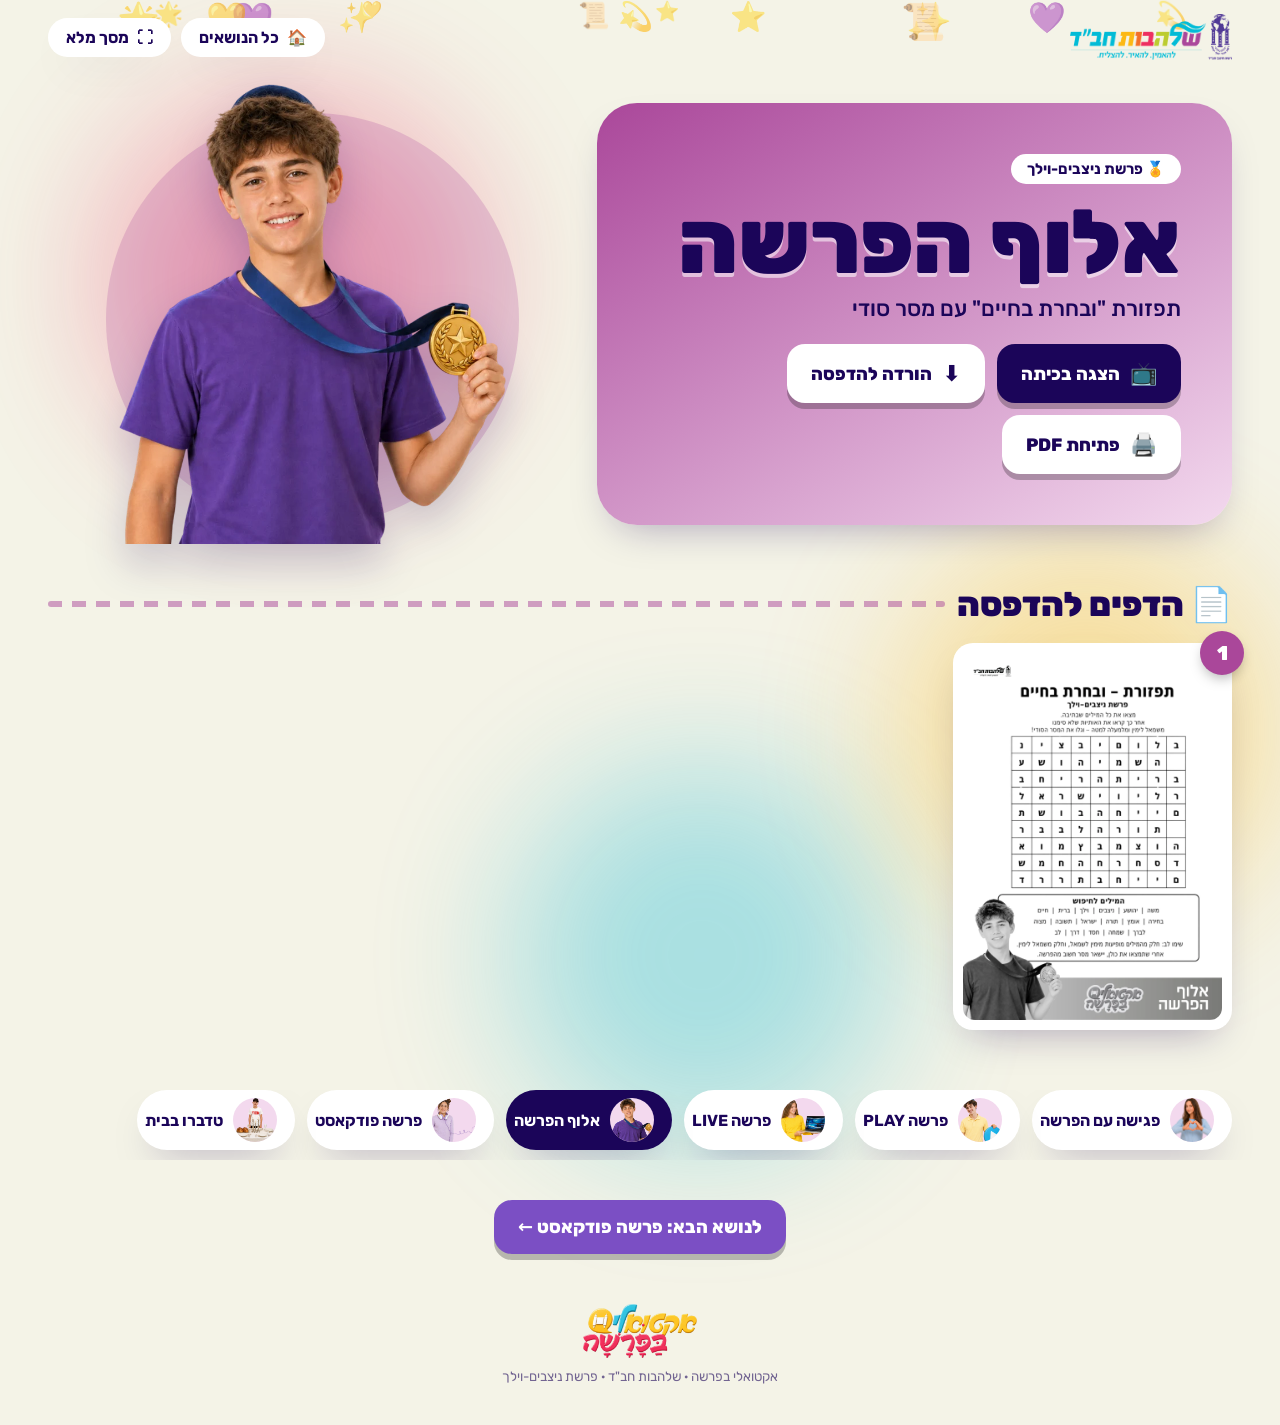
==== aluf.html @ 3420869c "אתר אקטואלי בפרשה — ניצבים-וילך Co-Authored-By: Claude Opus 5.5 <noreply@anthropic.com>" ====
<!doctype html>
<html lang="he" dir="rtl">
<head>
<meta charset="utf-8">
<meta name="viewport" content="width=device-width, initial-scale=1">
<title>אלוף הפרשה · אקטואלי בפרשה</title>
<meta name="description" content="אקטואלי בפרשה — חומרי פרשת השבוע של שלהבות חב&quot;ד: הצגה בכיתה והורדה להדפסה">
<meta property="og:title" content="אלוף הפרשה · אקטואלי בפרשה">
<meta property="og:image" content="assets/m/hub.webp">
<link rel="icon" href="assets/img/logo.webp">
<link rel="preconnect" href="https://fonts.googleapis.com">
<link rel="preconnect" href="https://fonts.gstatic.com" crossorigin>
<link href="https://fonts.googleapis.com/css2?family=Rubik:wght@400;500;700;800;900&display=swap" rel="stylesheet">
<link rel="stylesheet" href="assets/style.css">
</head>
<body data-topic="aluf">
<script src="assets/data.js"></script>
<script src="assets/app.js"></script>
</body>
</html>
---- assets/style.css ----
:root {
  --cream: #f4f3e7;
  --navy: #1b0559;
  --pink: #ee2f62;
  --yellow: #fdb916;
  --cyan: #1dbcd7;
  --purple: #aa479a;
  --white: #fff;
  --c: var(--pink);
  --soft: #fcd7e1;
  --radius: 28px;
  --shadow: 0 18px 40px -18px rgba(27, 5, 89, .35);
  --font: "Rubik", "Varela Round", system-ui, sans-serif;
}

* { box-sizing: border-box; }
html { scroll-behavior: smooth; overflow-x: clip; }
body {
  margin: 0;
  font-family: var(--font);
  color: var(--navy);
  background: var(--cream);
  overflow-x: clip;
  min-height: 100vh;
}
img { max-width: 100%; display: block; }
a { color: inherit; text-decoration: none; }
button { font: inherit; cursor: pointer; }

/* ---------- רקע חי ---------- */
.bg-deco { position: fixed; inset: 0; pointer-events: none; z-index: 0; overflow: hidden; }
.bg-deco span {
  position: absolute; opacity: .55; font-size: 28px;
  animation: drift 18s linear infinite;
}
@keyframes drift {
  0% { transform: translateY(110vh) rotate(0deg); }
  100% { transform: translateY(-20vh) rotate(360deg); }
}
.blob {
  position: fixed; border-radius: 50%; filter: blur(70px); opacity: .35; z-index: 0; pointer-events: none;
  animation: blobMove 16s ease-in-out infinite alternate;
}
@keyframes blobMove { to { transform: translate(60px, -40px) scale(1.15); } }

main, header, footer { position: relative; z-index: 1; }

/* ---------- סרגל עליון ---------- */
.topbar {
  display: flex; align-items: center; justify-content: space-between; gap: 12px;
  padding: 14px clamp(16px, 4vw, 48px);
}
.topbar .brand { height: 46px; width: auto; }
.topbar .actions { display: flex; gap: 10px; align-items: center; }
.pill {
  display: inline-flex; align-items: center; gap: 8px;
  background: var(--white); border: 0; border-radius: 999px; padding: 10px 18px;
  font-weight: 700; color: var(--navy); box-shadow: var(--shadow);
  transition: transform .2s, box-shadow .2s;
}
.pill:hover { transform: translateY(-2px) scale(1.03); }

/* ---------- עמוד הבית ---------- */
.hero {
  text-align: center; padding: 10px 16px 0;
}
.hero .logo {
  width: min(560px, 86vw); margin: 0 auto; cursor: pointer;
  animation: logoIn 1.1s cubic-bezier(.2, 1.6, .4, 1) both, bob 4s ease-in-out 1.2s infinite;
  filter: drop-shadow(0 14px 18px rgba(27, 5, 89, .18));
}
@keyframes logoIn { from { transform: scale(.3) rotate(-12deg); opacity: 0; } }
@keyframes bob { 50% { transform: translateY(-10px) rotate(-1deg); } }

.parasha-chip {
  display: inline-flex; align-items: center; gap: 10px; margin-top: 8px;
  background: var(--navy); color: #fff; border-radius: 999px; padding: 10px 26px;
  font-size: clamp(20px, 3vw, 28px); font-weight: 800; letter-spacing: .5px;
  box-shadow: 0 10px 0 -2px var(--yellow);
  animation: pop .7s .5s cubic-bezier(.2, 1.6, .4, 1) both;
}
.parasha-chip small { font-weight: 500; opacity: .75; font-size: .65em; }
@keyframes pop { from { transform: scale(0); } }
.hero p.lead { font-size: clamp(16px, 2vw, 20px); margin: 22px auto 0; max-width: 620px; opacity: .85; }

.grid {
  display: grid; gap: clamp(14px, 2vw, 24px);
  grid-template-columns: repeat(3, 1fr);
  padding: clamp(24px, 4vw, 48px) clamp(16px, 4vw, 48px) 60px;
  max-width: 1280px; margin: 0 auto;
}
.card {
  --c: var(--pink);
  position: relative; min-height: 300px; border-radius: var(--radius);
  background: linear-gradient(150deg, var(--c), var(--soft));
  box-shadow: var(--shadow); overflow: hidden; isolation: isolate;
  display: flex; flex-direction: column; justify-content: flex-start; padding: 26px 26px 0;
  transform-style: preserve-3d; transition: transform .25s ease, box-shadow .25s;
  opacity: 0; transform: translateY(40px) scale(.96);
}
.card.in { opacity: 1; transform: none; transition: opacity .6s, transform .6s cubic-bezier(.2, 1.4, .4, 1); }
.card:hover { box-shadow: 0 30px 60px -20px rgba(27, 5, 89, .5); }
.card h2 {
  margin: 0; font-size: clamp(26px, 2.6vw, 36px); font-weight: 900; line-height: 1;
  color: var(--navy); text-shadow: 0 2px 0 rgba(255, 255, 255, .6); max-width: 60%;
}
.card .tag { margin-top: 10px; font-size: 15px; max-width: 58%; font-weight: 500; color: var(--navy); opacity: .85; }
.card .char {
  position: absolute; bottom: 0; left: -4%; height: 92%; width: auto; max-width: 70%;
  object-fit: contain; object-position: bottom left;
  transition: transform .45s cubic-bezier(.2, 1.6, .4, 1);
  transform-origin: bottom center; z-index: -1;
}
.card:hover .char { transform: scale(1.08) rotate(-2deg) translateY(-6px); }
.card .go {
  position: absolute; bottom: 20px; right: 20px; width: 58px; height: 58px; border-radius: 50%;
  background: #fff; display: grid; place-items: center; font-size: 26px;
  box-shadow: 0 8px 20px -6px rgba(0, 0, 0, .3);
  transition: transform .3s;
}
.card:hover .go { transform: scale(1.15) rotate(-360deg); transition: transform .7s; }
.card .icon { position: absolute; top: 18px; left: 22px; font-size: 34px; animation: wiggle 3s ease-in-out infinite; }
@keyframes wiggle { 0%, 100% { transform: rotate(-8deg); } 50% { transform: rotate(10deg) scale(1.1); } }
.card .shine {
  position: absolute; inset: 0; z-index: 2; pointer-events: none;
  background: radial-gradient(circle at var(--mx, 50%) var(--my, 50%), rgba(255, 255, 255, .45), transparent 45%);
  opacity: 0; transition: opacity .3s;
}
.card:hover .shine { opacity: 1; }
.card.wide { grid-column: span 2; }

/* ---------- דף נושא ---------- */
.topic-hero {
  position: relative; max-width: 1280px; margin: 0 auto;
  padding: 10px clamp(16px, 4vw, 48px) 0;
  display: grid; grid-template-columns: 1.2fr 1fr; align-items: end; gap: 20px;
}
.topic-hero .panel {
  background: linear-gradient(150deg, var(--c), var(--soft));
  border-radius: 40px; padding: clamp(26px, 4vw, 52px); box-shadow: var(--shadow);
  animation: slideUp .8s cubic-bezier(.2, 1.4, .4, 1) both; align-self: center;
}
@keyframes slideUp { from { transform: translateY(60px); opacity: 0; } }
.topic-hero .eyebrow {
  display: inline-block; background: #fff; border-radius: 999px; padding: 6px 16px; font-weight: 700; font-size: 15px;
}
.topic-hero h1 {
  font-size: clamp(42px, 7vw, 92px); line-height: .95; margin: 16px 0 10px; font-weight: 900;
  text-shadow: 0 4px 0 rgba(255, 255, 255, .55);
}
.topic-hero h1 .letter { display: inline-block; animation: letter .6s cubic-bezier(.2, 1.8, .4, 1) both; }
@keyframes letter { from { transform: translateY(40px) scale(.4); opacity: 0; } }
.topic-hero .sub { font-size: clamp(17px, 2vw, 22px); margin: 0 0 22px; font-weight: 500; }
.topic-hero .char-wrap { position: relative; align-self: end; display: flex; justify-content: center; }
.topic-hero .char-wrap::before {
  content: ""; position: absolute; bottom: 4%; width: 78%; aspect-ratio: 1; border-radius: 50%;
  background: var(--c); opacity: .22; animation: pulse 3s ease-in-out infinite;
}
@keyframes pulse { 50% { transform: scale(1.08); opacity: .3; } }
.topic-hero .char-wrap img {
  position: relative; max-height: 460px; width: auto;
  animation: charIn 1s .2s cubic-bezier(.2, 1.5, .4, 1) both, float 5s ease-in-out 1.2s infinite;
  filter: drop-shadow(0 20px 20px rgba(27, 5, 89, .2));
}
@keyframes charIn { from { transform: translateX(-120px) rotate(-10deg); opacity: 0; } }
@keyframes float { 50% { transform: translateY(-14px); } }

.btns { display: flex; flex-wrap: wrap; gap: 12px; }
.btn {
  display: inline-flex; align-items: center; gap: 10px; border: 0; border-radius: 18px;
  padding: 16px 24px; font-size: 18px; font-weight: 800; color: #fff; background: var(--navy);
  box-shadow: 0 6px 0 rgba(0, 0, 0, .25); transition: transform .15s, box-shadow .15s;
}
.btn:hover { transform: translateY(-3px); box-shadow: 0 9px 0 rgba(0, 0, 0, .25); }
.btn:active { transform: translateY(4px); box-shadow: 0 2px 0 rgba(0, 0, 0, .25); }
.btn.light { background: #fff; color: var(--navy); }
.btn .i { font-size: 22px; }

section.block {
  max-width: 1280px; margin: 40px auto 0; padding: 0 clamp(16px, 4vw, 48px);
}
.block-title { display: flex; align-items: center; gap: 12px; font-size: clamp(24px, 3vw, 34px); font-weight: 900; margin: 0 0 18px; }
.block-title::after { content: ""; flex: 1; height: 6px; border-radius: 6px; background: repeating-linear-gradient(90deg, var(--c) 0 14px, transparent 14px 24px); opacity: .5; }

.pages { display: grid; grid-template-columns: repeat(auto-fill, minmax(260px, 1fr)); gap: 22px; }
.pages.landscape { grid-template-columns: repeat(auto-fill, minmax(380px, 1fr)); }
.page-thumb {
  position: relative; background: #fff; border-radius: 20px; padding: 10px; box-shadow: var(--shadow);
  border: 0; text-align: inherit; transition: transform .3s cubic-bezier(.2, 1.6, .4, 1);
  opacity: 0; transform: translateY(30px);
}
.page-thumb.in { opacity: 1; transform: none; transition: opacity .5s, transform .5s cubic-bezier(.2, 1.4, .4, 1); }
.page-thumb:hover { transform: translateY(-8px) rotate(-1deg) !important; }
.page-thumb img { border-radius: 12px; width: 100%; }
.page-thumb .num {
  position: absolute; top: -12px; right: -12px; width: 44px; height: 44px; border-radius: 50%;
  background: var(--c); color: #fff; font-weight: 900; display: grid; place-items: center; font-size: 20px;
  box-shadow: 0 6px 14px -4px rgba(0, 0, 0, .35);
}
.page-thumb .zoom {
  position: absolute; inset: 10px; border-radius: 12px; display: grid; place-items: center;
  background: rgba(27, 5, 89, .55); color: #fff; font-weight: 800; font-size: 20px; opacity: 0; transition: opacity .25s;
}
.page-thumb:hover .zoom { opacity: 1; }

/* וידאו */
.video-frame {
  position: relative; border-radius: 30px; overflow: hidden; background: #000; box-shadow: var(--shadow);
  border: 8px solid #fff; max-width: 1000px; margin: 0 auto;
}
.video-frame video { width: 100%; display: block; }
.live-dot {
  position: absolute; top: 18px; right: 18px; background: #e11d48; color: #fff; font-weight: 900;
  padding: 6px 14px; border-radius: 999px; display: flex; gap: 8px; align-items: center; z-index: 2;
}
.live-dot::before { content: ""; width: 10px; height: 10px; border-radius: 50%; background: #fff; animation: blink 1s infinite; }
@keyframes blink { 50% { opacity: .2; } }

/* ---------- משחק נכון / לא נכון ---------- */
.game {
  background: #fff; border-radius: 36px; box-shadow: var(--shadow); padding: clamp(18px, 3vw, 36px);
  position: relative; overflow: hidden;
}
.game .intro { font-size: 18px; margin: 0 0 18px; }
.game .progress { display: flex; gap: 6px; margin-bottom: 18px; }
.game .progress i { flex: 1; height: 10px; border-radius: 6px; background: #eee; transition: background .4s; }
.game .progress i.done { background: var(--c); }
.game .progress i.cur { background: var(--navy); }
.game .stage {
  min-height: 220px; display: grid; place-items: center; text-align: center;
  background: var(--cream); border-radius: 26px; padding: 30px; position: relative;
}
.game .qnum { position: absolute; top: 16px; right: 20px; font-weight: 900; color: var(--c); font-size: 20px; }
.game .q { font-size: clamp(26px, 4.2vw, 54px); font-weight: 900; line-height: 1.2; margin: 0; }
.game .q.anim { animation: qIn .55s cubic-bezier(.2, 1.6, .4, 1) both; }
@keyframes qIn { from { transform: scale(.6) rotate(-3deg); opacity: 0; } }
.game .sides { display: grid; grid-template-columns: 1fr 1fr; gap: 16px; margin-top: 18px; }
.side {
  border: 0; border-radius: 24px; padding: 22px; font-size: clamp(22px, 3vw, 34px); font-weight: 900; color: #fff;
  box-shadow: 0 8px 0 rgba(0, 0, 0, .2); transition: transform .2s, filter .2s, opacity .3s;
}
.side.yes { background: linear-gradient(135deg, #16a34a, #4ade80); }
.side.no { background: linear-gradient(135deg, #e11d48, #fb7185); }
.side:hover { transform: translateY(-4px); }
.side.dim { opacity: .3; filter: grayscale(.8); }
.side.win { animation: winPop .6s cubic-bezier(.2, 1.8, .4, 1); }
@keyframes winPop { 40% { transform: scale(1.12) rotate(-2deg); } }
.game .answer {
  margin-top: 16px; min-height: 40px; text-align: center; font-size: 24px; font-weight: 800;
}
.game .answer.show { animation: qIn .5s both; }
.game .nav { display: flex; justify-content: space-between; align-items: center; gap: 10px; margin-top: 14px; flex-wrap: wrap; }

/* ---------- ראיון ---------- */
.interview { display: grid; grid-template-columns: repeat(auto-fill, minmax(300px, 1fr)); gap: 18px; perspective: 1200px; }
.flip { border: 0; background: none; padding: 0; height: 210px; text-align: inherit; }
.flip .inner { position: relative; width: 100%; height: 100%; transition: transform .7s cubic-bezier(.2, 1.4, .4, 1); transform-style: preserve-3d; }
.flip.open .inner { transform: rotateY(180deg); }
.flip .face {
  position: absolute; inset: 0; backface-visibility: hidden; border-radius: 24px; padding: 22px;
  display: flex; flex-direction: column; justify-content: center; box-shadow: var(--shadow);
}
.flip .front { background: linear-gradient(135deg, #b98ee6, #f0e6fb); }
.flip .back { background: linear-gradient(135deg, #1dbcd7, #d0ecf1); transform: rotateY(180deg); }
.flip .who { font-weight: 900; font-size: 16px; display: flex; align-items: center; gap: 8px; margin-bottom: 8px; }
.flip .txt { font-size: 21px; font-weight: 700; line-height: 1.35; }
.flip .hint { position: absolute; bottom: 12px; left: 16px; font-size: 13px; opacity: .7; }

/* ---------- ניווט בין נושאים ---------- */
.topic-nav {
  max-width: 1280px; margin: 60px auto 0; padding: 0 clamp(16px, 4vw, 48px);
  display: flex; gap: 12px; overflow-x: auto; padding-bottom: 10px;
}
.topic-nav a {
  flex: 0 0 auto; display: flex; align-items: center; gap: 10px; background: #fff; border-radius: 999px;
  padding: 8px 18px 8px 8px; font-weight: 700; box-shadow: var(--shadow); transition: transform .2s;
}
.topic-nav a img { width: 44px; height: 44px; object-fit: cover; object-position: top; border-radius: 50%; background: var(--soft); }
.topic-nav a:hover { transform: translateY(-3px); }
.topic-nav a.cur { background: var(--navy); color: #fff; }

footer { text-align: center; padding: 50px 16px 40px; }
footer img { height: 54px; width: auto; margin: 0 auto 8px; }
footer small { opacity: .6; }

/* ---------- מצב הצגה במסך מלא ---------- */
.presenter {
  position: fixed; inset: 0; z-index: 100; background: #120338; display: none;
  align-items: center; justify-content: center; flex-direction: column;
}
.presenter.open { display: flex; animation: fadeIn .3s; }
@keyframes fadeIn { from { opacity: 0; } }
.presenter .slide-img {
  max-width: 96vw; max-height: 86vh; border-radius: 14px; box-shadow: 0 30px 80px rgba(0, 0, 0, .5);
  background: #fff;
}
.presenter .slide-img.anim { animation: slideIn .45s cubic-bezier(.2, 1.3, .4, 1); }
@keyframes slideIn { from { transform: scale(.85); opacity: 0; } }
.presenter .bar {
  position: absolute; bottom: 14px; left: 50%; transform: translateX(-50%);
  display: flex; gap: 10px; align-items: center; background: rgba(255, 255, 255, .12);
  backdrop-filter: blur(8px); padding: 8px; border-radius: 999px; color: #fff;
}
.presenter .bar button {
  width: 50px; height: 50px; border-radius: 50%; border: 0; background: #fff; color: var(--navy); font-size: 22px; font-weight: 900;
}
.presenter .bar .count { min-width: 70px; text-align: center; font-weight: 800; }
.presenter .close {
  position: absolute; top: 16px; left: 16px; width: 52px; height: 52px; border-radius: 50%; border: 0;
  background: #fff; font-size: 26px; font-weight: 900; color: var(--navy);
}
.presenter .p-title { position: absolute; top: 22px; right: 26px; color: #fff; font-weight: 800; font-size: 20px; opacity: .85; }

#confetti { position: fixed; inset: 0; pointer-events: none; z-index: 200; }

/* ---------- רספונסיבי ---------- */
@media (max-width: 980px) {
  .grid { grid-template-columns: repeat(2, 1fr); }
  .card.wide { grid-column: span 2; }
  .topic-hero { grid-template-columns: 1fr; }
  .topic-hero .char-wrap img { max-height: 320px; }
}
@media (max-width: 620px) {
  .grid { grid-template-columns: 1fr; }
  .card.wide { grid-column: auto; }
  .card { min-height: 260px; }
  .pages.landscape { grid-template-columns: 1fr; }
  .topbar .brand { height: 34px; }
  .pill .lbl { display: none; }
  .game .sides { grid-template-columns: 1fr 1fr; }
  .interview { grid-template-columns: 1fr; }
}
@media (prefers-reduced-motion: reduce) {
  *, *::before, *::after { animation: none !important; transition: none !important; }
  .card, .page-thumb { opacity: 1; transform: none; }
}
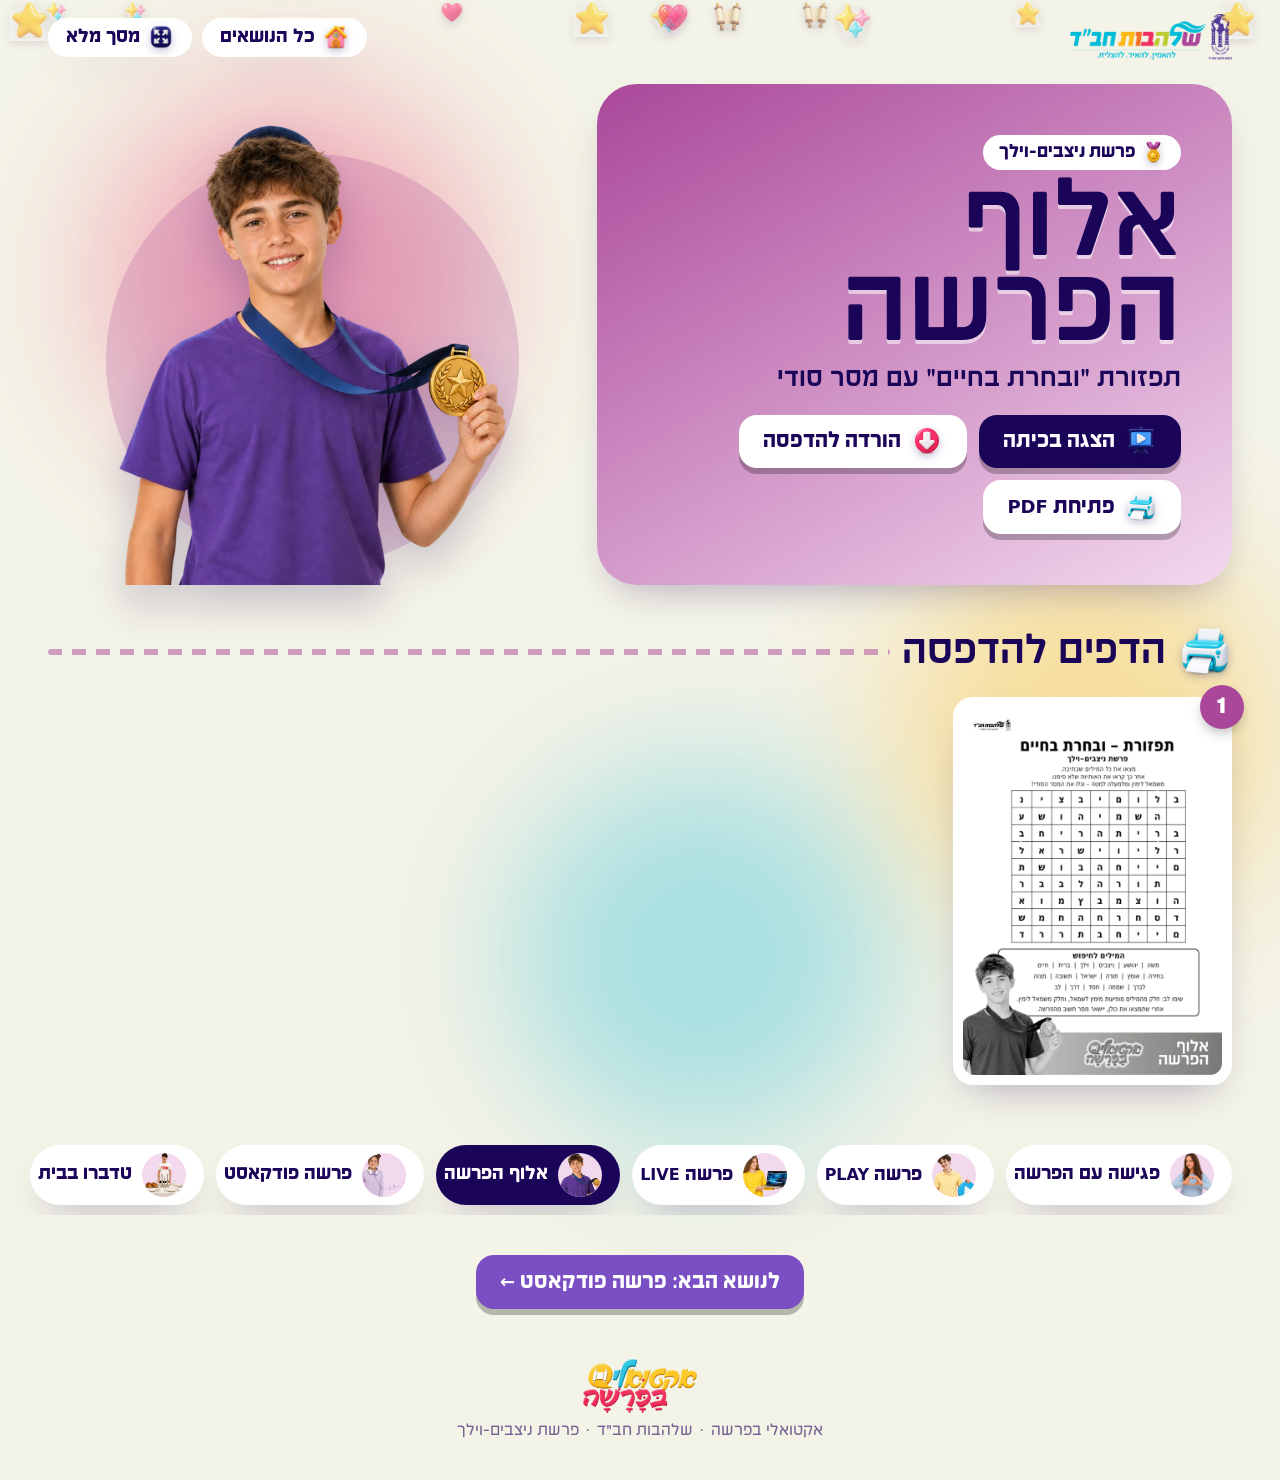
==== commit bbe8e66c: "עמוד בית בסגנון הלוח בקנבה, גופן Fb Matritsa ואייקונים תלת־ממדיים Co-Authored-By: Claude Opus 5.5 <n" ====
--- a/aluf.html
+++ b/aluf.html
@@ -8,9 +8,7 @@
 <meta property="og:title" content="אלוף הפרשה · אקטואלי בפרשה">
 <meta property="og:image" content="assets/m/hub.webp">
 <link rel="icon" href="assets/img/logo.webp">
-<link rel="preconnect" href="https://fonts.googleapis.com">
-<link rel="preconnect" href="https://fonts.gstatic.com" crossorigin>
-<link href="https://fonts.googleapis.com/css2?family=Rubik:wght@400;500;700;800;900&display=swap" rel="stylesheet">
+<link rel="preload" href="assets/fonts/FbMatritsa-Medium.otf" as="font" type="font/otf" crossorigin>
 <link rel="stylesheet" href="assets/style.css">
 </head>
 <body data-topic="aluf">
--- a/assets/style.css
+++ b/assets/style.css
@@ -10,8 +10,18 @@
   --soft: #fcd7e1;
   --radius: 28px;
   --shadow: 0 18px 40px -18px rgba(27, 5, 89, .35);
-  --font: "Rubik", "Varela Round", system-ui, sans-serif;
-}
+  --font: "Fb Matritsa", "FbMatritsa", system-ui, sans-serif;
+}
+
+/* הגופן של קנבה — Fb Matritsa (קודם מהמחשב, ואם אין — מהאתר) */
+@font-face { font-family: "Fb Matritsa"; font-weight: 400; font-display: swap; src: local("FbMatritsa-Regular"), local("Fb Matritsa Regular"), url("fonts/FbMatritsa-Regular.otf") format("opentype"); }
+@font-face { font-family: "Fb Matritsa"; font-weight: 500 600; font-display: swap; src: local("FbMatritsa-Medium"), local("Fb Matritsa Medium"), url("fonts/FbMatritsa-Medium.otf") format("opentype"); }
+@font-face { font-family: "Fb Matritsa"; font-weight: 700 800; font-display: swap; src: local("FbMatritsa-Bold"), local("Fb Matritsa Bold"), url("fonts/FbMatritsa-Bold.otf") format("opentype"); }
+@font-face { font-family: "Fb Matritsa"; font-weight: 900; font-display: swap; src: local("FbMatritsa-Black"), local("Fb Matritsa Black"), url("fonts/FbMatritsa-Black.otf") format("opentype"); }
+
+/* אייקונים תלת־ממדיים */
+.ic { width: 1.5em; height: 1.5em; object-fit: contain; display: inline-block; vertical-align: middle; flex: none;
+  filter: drop-shadow(0 3px 4px rgba(27, 5, 89, .25)); }
 
 * { box-sizing: border-box; }
 html { scroll-behavior: smooth; overflow-x: clip; }
@@ -60,74 +70,166 @@
 }
 .pill:hover { transform: translateY(-2px) scale(1.03); }
 
-/* ---------- עמוד הבית ---------- */
-.hero {
-  text-align: center; padding: 10px 16px 0;
-}
-.hero .logo {
-  width: min(560px, 86vw); margin: 0 auto; cursor: pointer;
-  animation: logoIn 1.1s cubic-bezier(.2, 1.6, .4, 1) both, bob 4s ease-in-out 1.2s infinite;
-  filter: drop-shadow(0 14px 18px rgba(27, 5, 89, .18));
-}
-@keyframes logoIn { from { transform: scale(.3) rotate(-12deg); opacity: 0; } }
-@keyframes bob { 50% { transform: translateY(-10px) rotate(-1deg); } }
-
-.parasha-chip {
-  display: inline-flex; align-items: center; gap: 10px; margin-top: 8px;
-  background: var(--navy); color: #fff; border-radius: 999px; padding: 10px 26px;
-  font-size: clamp(20px, 3vw, 28px); font-weight: 800; letter-spacing: .5px;
-  box-shadow: 0 10px 0 -2px var(--yellow);
-  animation: pop .7s .5s cubic-bezier(.2, 1.6, .4, 1) both;
-}
-.parasha-chip small { font-weight: 500; opacity: .75; font-size: .65em; }
-@keyframes pop { from { transform: scale(0); } }
-.hero p.lead { font-size: clamp(16px, 2vw, 20px); margin: 22px auto 0; max-width: 620px; opacity: .85; }
-
-.grid {
-  display: grid; gap: clamp(14px, 2vw, 24px);
-  grid-template-columns: repeat(3, 1fr);
-  padding: clamp(24px, 4vw, 48px) clamp(16px, 4vw, 48px) 60px;
-  max-width: 1280px; margin: 0 auto;
-}
-.card {
-  --c: var(--pink);
-  position: relative; min-height: 300px; border-radius: var(--radius);
-  background: linear-gradient(150deg, var(--c), var(--soft));
-  box-shadow: var(--shadow); overflow: hidden; isolation: isolate;
-  display: flex; flex-direction: column; justify-content: flex-start; padding: 26px 26px 0;
-  transform-style: preserve-3d; transition: transform .25s ease, box-shadow .25s;
-  opacity: 0; transform: translateY(40px) scale(.96);
-}
-.card.in { opacity: 1; transform: none; transition: opacity .6s, transform .6s cubic-bezier(.2, 1.4, .4, 1); }
-.card:hover { box-shadow: 0 30px 60px -20px rgba(27, 5, 89, .5); }
-.card h2 {
-  margin: 0; font-size: clamp(26px, 2.6vw, 36px); font-weight: 900; line-height: 1;
-  color: var(--navy); text-shadow: 0 2px 0 rgba(255, 255, 255, .6); max-width: 60%;
-}
-.card .tag { margin-top: 10px; font-size: 15px; max-width: 58%; font-weight: 500; color: var(--navy); opacity: .85; }
-.card .char {
-  position: absolute; bottom: 0; left: -4%; height: 92%; width: auto; max-width: 70%;
-  object-fit: contain; object-position: bottom left;
-  transition: transform .45s cubic-bezier(.2, 1.6, .4, 1);
-  transform-origin: bottom center; z-index: -1;
-}
-.card:hover .char { transform: scale(1.08) rotate(-2deg) translateY(-6px); }
-.card .go {
-  position: absolute; bottom: 20px; right: 20px; width: 58px; height: 58px; border-radius: 50%;
-  background: #fff; display: grid; place-items: center; font-size: 26px;
-  box-shadow: 0 8px 20px -6px rgba(0, 0, 0, .3);
-  transition: transform .3s;
-}
-.card:hover .go { transform: scale(1.15) rotate(-360deg); transition: transform .7s; }
-.card .icon { position: absolute; top: 18px; left: 22px; font-size: 34px; animation: wiggle 3s ease-in-out infinite; }
-@keyframes wiggle { 0%, 100% { transform: rotate(-8deg); } 50% { transform: rotate(10deg) scale(1.1); } }
-.card .shine {
-  position: absolute; inset: 0; z-index: 2; pointer-events: none;
-  background: radial-gradient(circle at var(--mx, 50%) var(--my, 50%), rgba(255, 255, 255, .45), transparent 45%);
+/* ---------- עמוד הבית: לוח אחד שנכנס במסך, כמו בקנבה ---------- */
+body.home { height: 100vh; height: 100dvh; overflow: hidden; }
+.bento {
+  position: fixed; inset: clamp(10px, 2.4vh, 30px) clamp(10px, 2.2vw, 40px);
+  display: grid; gap: clamp(8px, 1.6vmin, 20px); z-index: 1;
+  grid-template-columns: 1fr 1.2fr 1.2fr 1fr;     /* בעברית העמודה הראשונה היא הימנית */
+  grid-template-rows: 8fr 3fr 2fr 7fr;
+}
+.t-play    { grid-column: 1; grid-row: 1 / 4; }
+.t-live    { grid-column: 1; grid-row: 4 / 5; }
+.t-aluf    { grid-column: 2; grid-row: 1 / 3; }
+.t-pgisha  { grid-column: 3; grid-row: 1 / 3; }
+.t-logo    { grid-column: 2 / 4; grid-row: 3 / 5; }
+.t-podcast { grid-column: 4; grid-row: 1 / 2; }
+.t-ted     { grid-column: 4; grid-row: 2 / 5; }
+
+/* צבעי הכרטיסים לפי הלוח בקנבה */
+.t-pgisha  { --g1: #ee2f62; --g2: #f7a8c0; }
+.t-play    { --g1: #fdb916; --g2: #fde58a; }
+.t-live    { --g1: #ee4f7e; --g2: #f9c2d3; }
+.t-aluf    { --g1: #a9479b; --g2: #f0c7ea; }
+.t-podcast { --g1: #a14fb8; --g2: #e6c3f0; }
+.t-ted     { --g1: #fbb21a; --g2: #fde39a; }
+
+.tile {
+  position: relative; display: block; min-width: 0; min-height: 0; color: var(--navy);
+  animation: tileIn .9s cubic-bezier(.2, 1.5, .4, 1) calc(var(--i, 0) * 110ms) both,
+             idle var(--dur, 7s) ease-in-out calc(1.2s + var(--i, 0) * 450ms) infinite;
+}
+@keyframes tileIn {
+  from { opacity: 0; transform: translate(var(--fx, 0), var(--fy, 60px)) scale(.7) rotate(var(--fr, -4deg)); }
+}
+@keyframes idle {
+  0%, 100% { transform: translateY(0) rotate(0); }
+  30% { transform: translateY(-5px) rotate(var(--wob, .5deg)); }
+  65% { transform: translateY(3px) rotate(calc(var(--wob, .5deg) * -1)); }
+}
+.t-play    { --fx: 80px;  --fy: -40px; --fr: 6deg;  --dur: 6.2s; }
+.t-live    { --fx: 80px;  --fy: 60px;  --fr: -5deg; --dur: 7.4s; --wob: -.6deg; }
+.t-aluf    { --fx: 0;     --fy: -80px; --fr: 4deg;  --dur: 6.8s; }
+.t-pgisha  { --fx: 0;     --fy: -80px; --fr: -4deg; --dur: 7.1s; --wob: -.5deg; }
+.t-podcast { --fx: -80px; --fy: -40px; --fr: -6deg; --dur: 6.5s; }
+.t-ted     { --fx: -80px; --fy: 60px;  --fr: 5deg;  --dur: 7.8s; --wob: -.4deg; }
+.t-logo    { --fx: 0;     --fy: 90px;  --fr: 0deg;  --dur: 9s;   --wob: .2deg; }
+
+.tile-in {
+  position: absolute; inset: 0; border-radius: clamp(14px, 2.2vmin, 26px); overflow: hidden; isolation: isolate;
+  background: linear-gradient(160deg, var(--g2) 0%, var(--g1) 100%);
+  box-shadow: 0 14px 30px -16px rgba(27, 5, 89, .45);
+  transition: transform .35s cubic-bezier(.2, 1.4, .4, 1), box-shadow .35s;
+  container-type: size;
+}
+a.tile:hover .tile-in, a.tile:focus-visible .tile-in { box-shadow: 0 26px 50px -18px rgba(27, 5, 89, .6); }
+a.tile:focus-visible { outline: none; }
+a.tile:focus-visible .tile-in { outline: 4px solid var(--navy); outline-offset: 3px; }
+
+.tile .char {
+  position: absolute; bottom: 0; left: var(--cx, 50%); height: var(--ch, 90%); width: auto; max-width: none;
+  transform: translateX(-50%); transform-origin: bottom center; z-index: 1;
+  filter: drop-shadow(0 10px 14px rgba(27, 5, 89, .22));
+  animation: charUp .9s cubic-bezier(.2, 1.4, .4, 1) calc(250ms + var(--i, 0) * 110ms) both;
+  transition: transform .5s cubic-bezier(.2, 1.7, .4, 1);
+}
+@keyframes charUp { from { transform: translate(-50%, 40%); opacity: 0; } }
+a.tile:hover .char { transform: translateX(-50%) translateY(-3%) scale(1.07) rotate(-1.5deg); }
+.t-play    { --cx: 40%; --ch: 92%; }
+.t-live    { --cx: 38%; --ch: 100%; }
+.t-aluf    { --cx: 46%; --ch: 90%; }
+.t-pgisha  { --cx: 50%; --ch: 82%; }
+.t-podcast { --cx: 32%; --ch: 100%; }
+.t-ted     { --cx: 42%; --ch: 88%; }
+
+.tile-txt { position: absolute; top: 9cqmin; right: 9cqmin; z-index: 3; max-width: 62%; text-align: right; }
+.tile-txt h2 {
+  margin: 0; font-weight: 500; line-height: .95; font-size: clamp(16px, 13cqmin, 52px); letter-spacing: -.3px;
+}
+.tile-txt h2 span { display: block; white-space: nowrap; }
+.tile-txt h2 .en { font-weight: 400; }
+.tile-txt p {
+  margin: .5em 0 0; font-size: clamp(12px, 5.2cqmin, 18px); line-height: 1.25; font-weight: 400; opacity: 0;
+  background: rgba(255, 255, 255, .9); border-radius: 12px; padding: .35em .6em; box-shadow: 0 6px 14px -8px rgba(27, 5, 89, .4);
+  transform: translateY(6px); transition: opacity .3s, transform .3s;
+}
+a.tile:hover .tile-txt p, a.tile:focus-visible .tile-txt p { opacity: .9; transform: none; }
+@container (max-height: 170px) { .tile-txt p { display: none; } }
+
+.tile .t-icon {
+  display: block; margin: 3cqmin 0 0 auto; width: clamp(30px, 17cqmin, 84px); height: auto;
+  filter: drop-shadow(0 8px 10px rgba(27, 5, 89, .3));
+  animation: iconFloat 4s ease-in-out calc(var(--i, 0) * -.7s) infinite;
+  transition: transform .5s cubic-bezier(.2, 1.8, .4, 1);
+}
+@keyframes iconFloat { 50% { transform: translateY(-8%) rotate(8deg); } }
+a.tile:hover .t-icon { transform: scale(1.25) rotate(-12deg); animation-play-state: paused; }
+
+.tile .go {
+  position: absolute; z-index: 4; bottom: 6cqmin; right: 6cqmin; width: clamp(36px, 16cqmin, 58px); aspect-ratio: 1; border-radius: 50%;
+  background: #fff; color: var(--navy); display: grid; place-items: center; font-size: clamp(18px, 7cqmin, 28px); font-weight: 700;
+  box-shadow: 0 8px 18px -6px rgba(27, 5, 89, .4);
+  transform: scale(0) rotate(90deg); transition: transform .45s cubic-bezier(.2, 1.8, .4, 1);
+}
+a.tile:hover .go, a.tile:focus-visible .go { transform: scale(1) rotate(0); }
+
+.tile .shine {
+  position: absolute; inset: 0; z-index: 5; pointer-events: none;
+  background: radial-gradient(circle at var(--mx, 50%) var(--my, 50%), rgba(255, 255, 255, .4), transparent 45%);
   opacity: 0; transition: opacity .3s;
 }
-.card:hover .shine { opacity: 1; }
-.card.wide { grid-column: span 2; }
+a.tile:hover .shine { opacity: 1; }
+/* הבזק אור שעובר על הכרטיסים מדי פעם */
+.tile-in::after {
+  content: ""; position: absolute; inset: -20%; z-index: 4; pointer-events: none;
+  background: linear-gradient(115deg, transparent 40%, rgba(255, 255, 255, .45) 50%, transparent 60%);
+  transform: translateX(120%); animation: sweep 9s ease-in-out calc(2s + var(--i, 0) * 1.3s) infinite;
+}
+@keyframes sweep { 0%, 82% { transform: translateX(120%); } 100% { transform: translateX(-120%); } }
+
+/* קשקושי גיר לבנים, כמו בקנבה — נמתחים כשהדף נטען */
+.doodle { position: absolute; z-index: 0; fill: none; stroke: #fff; stroke-width: 3; stroke-linecap: round; stroke-linejoin: round; opacity: .9; overflow: visible; }
+.doodle path, .doodle circle, .doodle polyline {
+  stroke-dasharray: 400; stroke-dashoffset: 400;
+  animation: draw 1.6s ease-out calc(700ms + var(--i, 0) * 150ms) forwards;
+}
+@keyframes draw { to { stroke-dashoffset: 0; } }
+.doodle.wig { animation: wig 5s ease-in-out infinite; }
+@keyframes wig { 50% { transform: rotate(7deg) scale(1.06); } }
+
+/* כרטיס הלוגו */
+.t-logo { cursor: pointer; }
+.t-logo .tile-in {
+  background: linear-gradient(115deg, #c9eef5 0%, #5fd0e3 55%, #1dbcd7 100%);
+  display: grid; place-items: center; text-align: center;
+}
+.t-logo .brand-sm { position: absolute; top: 7cqmin; left: 5cqmin; height: clamp(22px, 10cqmin, 52px); width: auto; z-index: 3; }
+.t-logo .logo-wrap { position: relative; z-index: 2; display: flex; flex-direction: column; align-items: center; gap: 2cqmin; }
+.t-logo .logo {
+  width: min(78cqw, 120cqh); height: auto; cursor: pointer;
+  filter: drop-shadow(0 10px 14px rgba(27, 5, 89, .25));
+  animation: logoIn 1.1s cubic-bezier(.2, 1.6, .4, 1) .5s both, bob 4s ease-in-out 1.8s infinite;
+}
+@keyframes logoIn { from { transform: scale(.2) rotate(-14deg); opacity: 0; } }
+@keyframes bob { 50% { transform: translateY(-4%) rotate(-1.2deg) scale(1.02); } }
+.t-logo .chip {
+  display: inline-flex; align-items: baseline; gap: .4em; background: var(--navy); color: #fff; border-radius: 999px;
+  padding: .3em 1em .35em; font-size: clamp(16px, 7.5cqmin, 34px); font-weight: 500;
+  box-shadow: 0 .25em 0 -.05em var(--yellow); animation: pop .7s 1.1s cubic-bezier(.2, 1.8, .4, 1) both;
+}
+.t-logo .chip small { font-size: .6em; opacity: .75; font-weight: 400; }
+.t-logo .hint { font-size: clamp(12px, 4.4cqmin, 19px); color: var(--navy); opacity: .8; animation: pop .6s 1.5s both; }
+@keyframes pop { from { transform: scale(0); opacity: 0; } }
+.t-logo .corner { position: absolute; width: 9cqmin; height: 9cqmin; border: 3px solid #fff; opacity: .8; z-index: 1; }
+.t-logo .corner.a { top: 6cqmin; right: 6cqmin; border-width: 3px 3px 0 0; border-radius: 0 10px 0 0; }
+.t-logo .corner.b { bottom: 6cqmin; left: 6cqmin; border-width: 0 0 3px 3px; border-radius: 0 0 0 10px; }
+
+.fs-float {
+  position: fixed; z-index: 10; bottom: 14px; left: 14px; width: 46px; height: 46px; border-radius: 50%; border: 0;
+  background: #fff; box-shadow: var(--shadow); display: grid; place-items: center; opacity: .55; transition: opacity .2s, transform .2s;
+}
+.fs-float:hover { opacity: 1; transform: scale(1.1); }
+.fs-float .ic { width: 28px; height: 28px; }
 
 /* ---------- דף נושא ---------- */
 .topic-hero {
@@ -311,19 +413,34 @@
 }
 .presenter .p-title { position: absolute; top: 22px; right: 26px; color: #fff; font-weight: 800; font-size: 20px; opacity: .85; }
 
+/* ---------- אייקונים וכותרות בגופן של קנבה ---------- */
+.topic-hero h1, .block-title, .game .q { font-weight: 500; }
+.btn .ic { width: 32px; height: 32px; margin: -6px 0; }
+.pill .ic { width: 26px; height: 26px; margin: -4px 0; }
+.block-title .ic { width: 1.6em; height: 1.6em; animation: iconFloat 4s ease-in-out infinite; }
+.topic-hero .eyebrow { display: inline-flex; align-items: center; gap: 6px; }
+.side { display: inline-flex; align-items: center; justify-content: center; gap: 10px; }
+.side .ic { width: 1.4em; height: 1.4em; }
+.flip .who .ic { width: 28px; height: 28px; }
+.page-thumb .zoom { display: flex; gap: 8px; align-items: center; justify-content: center; }
+.page-thumb .zoom .ic { width: 40px; height: 40px; }
+.game .answer .ic, #gNext .ic { width: 1.3em; height: 1.3em; }
+.bg-deco span { line-height: 0; }
+
 #confetti { position: fixed; inset: 0; pointer-events: none; z-index: 200; }
 
 /* ---------- רספונסיבי ---------- */
 @media (max-width: 980px) {
-  .grid { grid-template-columns: repeat(2, 1fr); }
-  .card.wide { grid-column: span 2; }
   .topic-hero { grid-template-columns: 1fr; }
   .topic-hero .char-wrap img { max-height: 320px; }
 }
+@media (max-width: 760px), (max-height: 420px) {
+  body.home { height: auto; overflow: auto; }
+  .bento { position: relative; inset: auto; padding: 14px; grid-template-columns: 1fr 1fr; grid-template-rows: none; grid-auto-rows: 210px; }
+  .bento .tile { grid-column: auto; grid-row: auto; }
+  .bento .t-logo { grid-column: 1 / -1; order: -1; height: 200px; }
+}
 @media (max-width: 620px) {
-  .grid { grid-template-columns: 1fr; }
-  .card.wide { grid-column: auto; }
-  .card { min-height: 260px; }
   .pages.landscape { grid-template-columns: 1fr; }
   .topbar .brand { height: 34px; }
   .pill .lbl { display: none; }
@@ -332,5 +449,6 @@
 }
 @media (prefers-reduced-motion: reduce) {
   *, *::before, *::after { animation: none !important; transition: none !important; }
-  .card, .page-thumb { opacity: 1; transform: none; }
-}
+  .page-thumb { opacity: 1; transform: none; }
+  .doodle path, .doodle circle, .doodle polyline { stroke-dashoffset: 0; }
+}
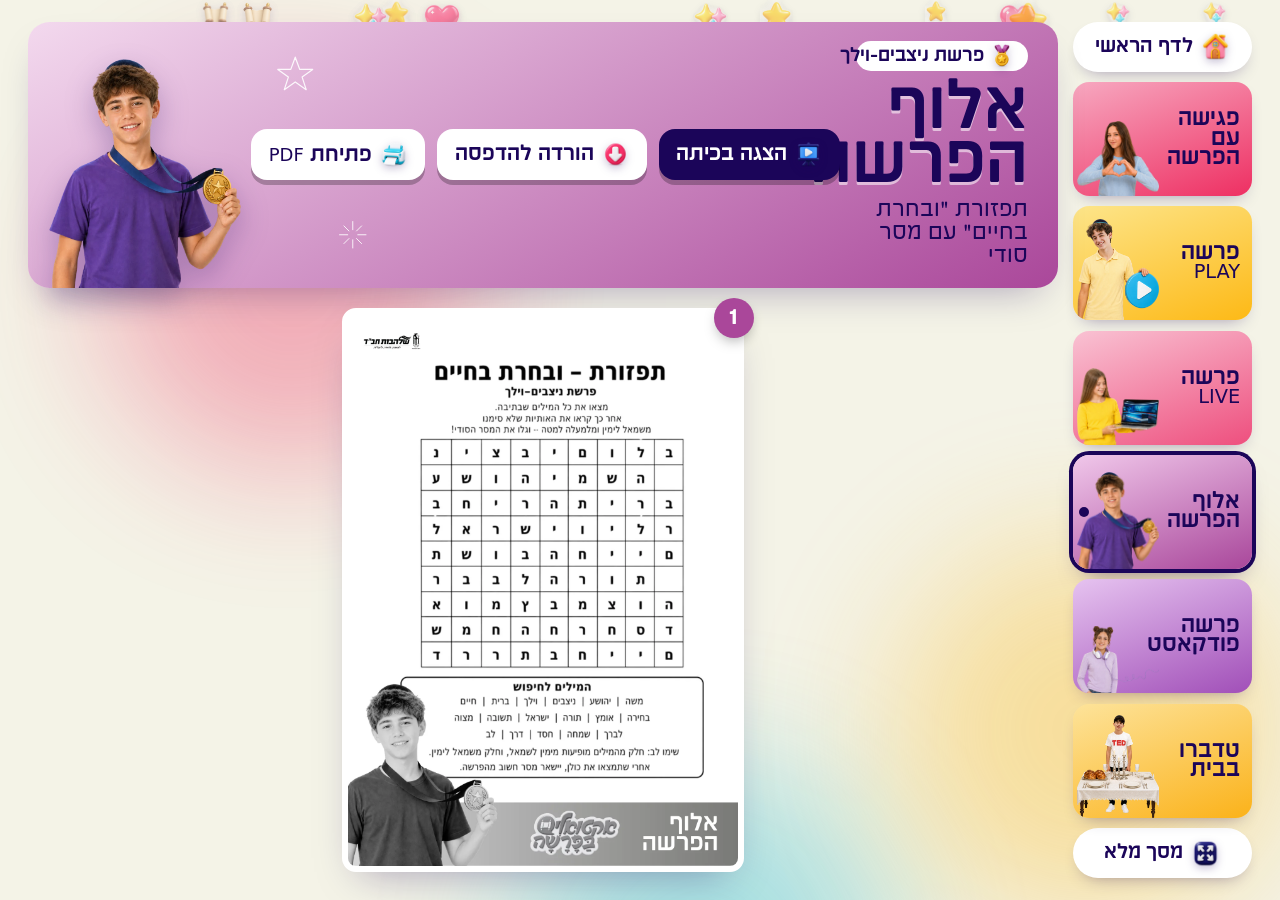
==== commit e7c21980: "מספר גרסה בקישורים לקבצים כדי שהדפדפן יטען מיד את העדכון Co-Authored-By: Claude Opus 5.5 <noreply@an" ====
--- a/aluf.html
+++ b/aluf.html
@@ -9,10 +9,10 @@
 <meta property="og:image" content="assets/m/hub.webp">
 <link rel="icon" href="assets/img/logo.webp">
 <link rel="preload" href="assets/fonts/FbMatritsa-Medium.otf" as="font" type="font/otf" crossorigin>
-<link rel="stylesheet" href="assets/style.css">
+<link rel="stylesheet" href="assets/style.css?v=202610211308">
 </head>
 <body data-topic="aluf">
-<script src="assets/data.js"></script>
-<script src="assets/app.js"></script>
+<script src="assets/data.js?v=202610211308"></script>
+<script src="assets/app.js?v=202610211308"></script>
 </body>
 </html>
--- a/assets/style.css
+++ b/assets/style.css
@@ -55,21 +55,6 @@
 
 main, header, footer { position: relative; z-index: 1; }
 
-/* ---------- סרגל עליון ---------- */
-.topbar {
-  display: flex; align-items: center; justify-content: space-between; gap: 12px;
-  padding: 14px clamp(16px, 4vw, 48px);
-}
-.topbar .brand { height: 46px; width: auto; }
-.topbar .actions { display: flex; gap: 10px; align-items: center; }
-.pill {
-  display: inline-flex; align-items: center; gap: 8px;
-  background: var(--white); border: 0; border-radius: 999px; padding: 10px 18px;
-  font-weight: 700; color: var(--navy); box-shadow: var(--shadow);
-  transition: transform .2s, box-shadow .2s;
-}
-.pill:hover { transform: translateY(-2px) scale(1.03); }
-
 /* ---------- עמוד הבית: לוח אחד שנכנס במסך, כמו בקנבה ---------- */
 body.home { height: 100vh; height: 100dvh; overflow: hidden; }
 .bento {
@@ -212,13 +197,10 @@
 }
 @keyframes logoIn { from { transform: scale(.2) rotate(-14deg); opacity: 0; } }
 @keyframes bob { 50% { transform: translateY(-4%) rotate(-1.2deg) scale(1.02); } }
-.t-logo .chip {
-  display: inline-flex; align-items: baseline; gap: .4em; background: var(--navy); color: #fff; border-radius: 999px;
-  padding: .3em 1em .35em; font-size: clamp(16px, 7.5cqmin, 34px); font-weight: 500;
-  box-shadow: 0 .25em 0 -.05em var(--yellow); animation: pop .7s 1.1s cubic-bezier(.2, 1.8, .4, 1) both;
-}
-.t-logo .chip small { font-size: .6em; opacity: .75; font-weight: 400; }
-.t-logo .hint { font-size: clamp(12px, 4.4cqmin, 19px); color: var(--navy); opacity: .8; animation: pop .6s 1.5s both; }
+.t-logo .parasha {
+  font-size: clamp(18px, 9cqmin, 44px); font-weight: 500; color: var(--navy); line-height: 1;
+  text-shadow: 0 2px 0 rgba(255, 255, 255, .6); animation: pop .7s 1.1s cubic-bezier(.2, 1.8, .4, 1) both;
+}
 @keyframes pop { from { transform: scale(0); opacity: 0; } }
 .t-logo .corner { position: absolute; width: 9cqmin; height: 9cqmin; border: 3px solid #fff; opacity: .8; z-index: 1; }
 .t-logo .corner.a { top: 6cqmin; right: 6cqmin; border-width: 3px 3px 0 0; border-radius: 0 10px 0 0; }
@@ -231,159 +213,248 @@
 .fs-float:hover { opacity: 1; transform: scale(1.1); }
 .fs-float .ic { width: 28px; height: 28px; }
 
-/* ---------- דף נושא ---------- */
-.topic-hero {
-  position: relative; max-width: 1280px; margin: 0 auto;
-  padding: 10px clamp(16px, 4vw, 48px) 0;
-  display: grid; grid-template-columns: 1.2fr 1fr; align-items: end; gap: 20px;
-}
-.topic-hero .panel {
-  background: linear-gradient(150deg, var(--c), var(--soft));
-  border-radius: 40px; padding: clamp(26px, 4vw, 52px); box-shadow: var(--shadow);
-  animation: slideUp .8s cubic-bezier(.2, 1.4, .4, 1) both; align-self: center;
-}
-@keyframes slideUp { from { transform: translateY(60px); opacity: 0; } }
-.topic-hero .eyebrow {
-  display: inline-block; background: #fff; border-radius: 999px; padding: 6px 16px; font-weight: 700; font-size: 15px;
-}
-.topic-hero h1 {
-  font-size: clamp(42px, 7vw, 92px); line-height: .95; margin: 16px 0 10px; font-weight: 900;
-  text-shadow: 0 4px 0 rgba(255, 255, 255, .55);
-}
-.topic-hero h1 .letter { display: inline-block; animation: letter .6s cubic-bezier(.2, 1.8, .4, 1) both; }
+/* ---------- דף נושא: הכל במסך אחד, סרגל נושאים מאונך בצד ---------- */
+body.topic { height: 100vh; height: 100dvh; overflow: hidden; }
+.tp {
+  position: fixed; inset: clamp(10px, 2.4vh, 30px) clamp(10px, 2.2vw, 40px); z-index: 1;
+  display: grid; grid-template-columns: clamp(150px, 14vw, 220px) minmax(0, 1fr); gap: clamp(10px, 1.6vmin, 20px);
+}
+
+/* סרגל הנושאים */
+.side-nav { display: flex; flex-direction: column; gap: clamp(6px, 1.1vh, 12px); min-height: 0; }
+.sn-btn {
+  flex: none; display: flex; align-items: center; justify-content: center; gap: 8px; border: 0; border-radius: 999px;
+  height: clamp(36px, 5.6vh, 52px); background: #fff; color: var(--navy); font: inherit; font-size: clamp(14px, 1.9vh, 18px); font-weight: 500;
+  box-shadow: 0 8px 18px -10px rgba(27, 5, 89, .45); cursor: pointer;
+  animation: snIn .6s cubic-bezier(.2, 1.4, .4, 1) backwards; transition: transform .2s;
+}
+.sn-btn:hover { transform: scale(1.05); }
+.sn-btn .ic { width: 1.7em; height: 1.7em; }
+.sn-item {
+  position: relative; flex: 1 1 0; min-height: 0; display: flex; align-items: center; padding: 0 12px;
+  border-radius: clamp(12px, 1.8vmin, 20px); overflow: hidden; color: var(--navy);
+  background: linear-gradient(160deg, var(--g2), var(--g1)); box-shadow: 0 8px 18px -10px rgba(27, 5, 89, .45);
+  animation: snIn .6s cubic-bezier(.2, 1.4, .4, 1) calc(120ms + var(--i) * 70ms) backwards;
+  transition: transform .3s cubic-bezier(.2, 1.6, .4, 1), box-shadow .3s; container-type: size;
+}
+@keyframes snIn { from { transform: translateX(80px); opacity: 0; } }
+.sn-t { position: relative; z-index: 2; max-width: 56%; font-size: clamp(13px, min(24cqh, 12.5cqw), 22px); font-weight: 500; line-height: 1; }
+.sn-char {
+  position: absolute; bottom: 0; left: 2%; height: 108%; width: auto; max-width: 46%; object-fit: contain; object-position: bottom; z-index: 1;
+  transform-origin: bottom center; transition: transform .45s cubic-bezier(.2, 1.7, .4, 1);
+}
+.sn-item:hover { transform: translateX(-6px); box-shadow: 0 14px 24px -12px rgba(27, 5, 89, .6); }
+.sn-item:hover .sn-char { transform: scale(1.12) rotate(-3deg); }
+.sn-item.cur { box-shadow: 0 0 0 4px var(--navy), 0 14px 24px -12px rgba(27, 5, 89, .6); }
+.sn-item.cur .sn-char { animation: float 2.6s ease-in-out infinite; }
+.sn-item.cur::after {
+  content: ""; position: absolute; left: 6px; top: 50%; width: 10px; height: 10px; border-radius: 50%; background: var(--navy);
+  transform: translateY(-50%); animation: blink 1.4s infinite; z-index: 3;
+}
+@keyframes float { 50% { transform: translateY(-6%); } }
+
+/* החלק הראשי */
+.tp-main { display: grid; grid-template-rows: auto minmax(0, 1fr); gap: clamp(10px, 1.6vmin, 20px); min-width: 0; min-height: 0; }
+.tp-head {
+  position: relative; display: grid; grid-template-columns: minmax(0, 1fr) auto clamp(90px, 13vw, 210px); align-items: center; gap: 0 clamp(12px, 2vw, 28px);
+  padding: clamp(12px, 2.2vh, 26px) clamp(16px, 2.4vw, 34px);
+  background: linear-gradient(150deg, var(--soft), var(--c)); border-radius: clamp(16px, 2.4vmin, 30px); box-shadow: var(--shadow);
+  animation: slideDown .8s cubic-bezier(.2, 1.4, .4, 1) backwards;
+}
+@keyframes slideDown { from { transform: translateY(-50px); opacity: 0; } }
+.tp-head .doodle { z-index: 0; }
+.tp-info { position: relative; z-index: 1; min-width: 0; }
+.tp-head .eyebrow {
+  display: inline-flex; align-items: center; gap: 6px; background: #fff; border-radius: 999px; padding: 3px 14px 3px 8px; white-space: nowrap;
+  font-size: clamp(13px, 1.8vh, 16px); font-weight: 500;
+}
+.tp-head h1 {
+  font-size: clamp(28px, 6.4vh, 72px); line-height: .95; margin: .18em 0 .1em; font-weight: 500;
+  text-shadow: 0 3px 0 rgba(255, 255, 255, .55);
+}
+.tp-head h1 .letter { display: inline-block; animation: letter .6s cubic-bezier(.2, 1.8, .4, 1) backwards; }
 @keyframes letter { from { transform: translateY(40px) scale(.4); opacity: 0; } }
-.topic-hero .sub { font-size: clamp(17px, 2vw, 22px); margin: 0 0 22px; font-weight: 500; }
-.topic-hero .char-wrap { position: relative; align-self: end; display: flex; justify-content: center; }
-.topic-hero .char-wrap::before {
-  content: ""; position: absolute; bottom: 4%; width: 78%; aspect-ratio: 1; border-radius: 50%;
-  background: var(--c); opacity: .22; animation: pulse 3s ease-in-out infinite;
-}
-@keyframes pulse { 50% { transform: scale(1.08); opacity: .3; } }
-.topic-hero .char-wrap img {
-  position: relative; max-height: 460px; width: auto;
-  animation: charIn 1s .2s cubic-bezier(.2, 1.5, .4, 1) both, float 5s ease-in-out 1.2s infinite;
-  filter: drop-shadow(0 20px 20px rgba(27, 5, 89, .2));
-}
-@keyframes charIn { from { transform: translateX(-120px) rotate(-10deg); opacity: 0; } }
-@keyframes float { 50% { transform: translateY(-14px); } }
-
-.btns { display: flex; flex-wrap: wrap; gap: 12px; }
+.tp-head .sub { font-size: clamp(14px, 2.1vh, 21px); margin: 0; }
+.tp-actions { position: relative; z-index: 1; display: flex; flex-direction: column; align-items: flex-end; gap: clamp(8px, 1.4vh, 14px); }
+.tp-char {
+  position: absolute; left: clamp(10px, 1.6vw, 26px); bottom: 0; height: 112%; width: auto; max-width: clamp(110px, 15vw, 240px); object-fit: contain; object-position: bottom;
+  filter: drop-shadow(0 12px 14px rgba(27, 5, 89, .25)); z-index: 2; pointer-events: none;
+  animation: charIn 1s .2s cubic-bezier(.2, 1.5, .4, 1) backwards, bob 5s ease-in-out 1.2s infinite;
+}
+@keyframes charIn { from { transform: translateY(40%) rotate(-8deg); opacity: 0; } }
+
+.btns { display: flex; flex-wrap: nowrap; justify-content: flex-end; gap: clamp(8px, 1vw, 12px); }
 .btn {
-  display: inline-flex; align-items: center; gap: 10px; border: 0; border-radius: 18px;
-  padding: 16px 24px; font-size: 18px; font-weight: 800; color: #fff; background: var(--navy);
-  box-shadow: 0 6px 0 rgba(0, 0, 0, .25); transition: transform .15s, box-shadow .15s;
-}
-.btn:hover { transform: translateY(-3px); box-shadow: 0 9px 0 rgba(0, 0, 0, .25); }
-.btn:active { transform: translateY(4px); box-shadow: 0 2px 0 rgba(0, 0, 0, .25); }
+  display: inline-flex; align-items: center; gap: 8px; border: 0; border-radius: 16px;
+  padding: clamp(8px, 1.3vh, 14px) clamp(12px, 1.4vw, 22px); font: inherit; font-size: clamp(14px, 2vh, 19px); font-weight: 500;
+  color: #fff; background: var(--navy); box-shadow: 0 5px 0 rgba(0, 0, 0, .25); transition: transform .15s, box-shadow .15s; cursor: pointer;
+}
+.btn:hover { transform: translateY(-3px); box-shadow: 0 8px 0 rgba(0, 0, 0, .25); }
+.btn:active { transform: translateY(4px); box-shadow: 0 1px 0 rgba(0, 0, 0, .25); }
 .btn.light { background: #fff; color: var(--navy); }
-.btn .i { font-size: 22px; }
-
-section.block {
-  max-width: 1280px; margin: 40px auto 0; padding: 0 clamp(16px, 4vw, 48px);
-}
-.block-title { display: flex; align-items: center; gap: 12px; font-size: clamp(24px, 3vw, 34px); font-weight: 900; margin: 0 0 18px; }
-.block-title::after { content: ""; flex: 1; height: 6px; border-radius: 6px; background: repeating-linear-gradient(90deg, var(--c) 0 14px, transparent 14px 24px); opacity: .5; }
-
-.pages { display: grid; grid-template-columns: repeat(auto-fill, minmax(260px, 1fr)); gap: 22px; }
-.pages.landscape { grid-template-columns: repeat(auto-fill, minmax(380px, 1fr)); }
+
+.tabs { display: flex; gap: 6px; background: rgba(255, 255, 255, .55); padding: 5px; border-radius: 999px; }
+.tab {
+  display: inline-flex; align-items: center; gap: 6px; border: 0; border-radius: 999px; background: none; color: var(--navy);
+  padding: 5px 14px 5px 10px; font: inherit; font-size: clamp(13px, 1.9vh, 17px); font-weight: 500; cursor: pointer; transition: background .2s, transform .2s;
+}
+.tab .ic { width: 1.6em; height: 1.6em; }
+.tab:hover { transform: translateY(-2px); }
+.tab.on { background: var(--navy); color: #fff; }
+
+.tp-body { position: relative; min-height: 0; }
+.view { height: 100%; animation: viewIn .45s cubic-bezier(.2, 1.4, .4, 1); }
+.view[hidden] { display: none; }
+@keyframes viewIn { from { transform: translateY(20px) scale(.98); opacity: 0; } }
+
+/* עמודים / שקופיות — נכנסים בגובה שנשאר */
+.pages { height: 100%; display: grid; grid-auto-flow: column; grid-auto-columns: minmax(0, 1fr); gap: clamp(10px, 1.6vw, 24px); }
 .page-thumb {
-  position: relative; background: #fff; border-radius: 20px; padding: 10px; box-shadow: var(--shadow);
-  border: 0; text-align: inherit; transition: transform .3s cubic-bezier(.2, 1.6, .4, 1);
+  position: relative; height: 100%; min-width: 0; padding: 0; border: 0; background: none; display: grid; place-items: center; cursor: pointer;
   opacity: 0; transform: translateY(30px);
 }
 .page-thumb.in { opacity: 1; transform: none; transition: opacity .5s, transform .5s cubic-bezier(.2, 1.4, .4, 1); }
-.page-thumb:hover { transform: translateY(-8px) rotate(-1deg) !important; }
-.page-thumb img { border-radius: 12px; width: 100%; }
+.pt-in { position: relative; display: block; max-width: 100%; max-height: 100%; transition: transform .35s cubic-bezier(.2, 1.6, .4, 1); }
+.page-thumb img {
+  display: block; max-width: 100%; max-height: calc(var(--bodyH, 60vh) - 12px); width: auto; height: auto;
+  border-radius: 14px; border: 6px solid #fff; background: #fff; box-shadow: var(--shadow);
+}
+.page-thumb:hover .pt-in { transform: translateY(-6px) rotate(-1deg); }
 .page-thumb .num {
-  position: absolute; top: -12px; right: -12px; width: 44px; height: 44px; border-radius: 50%;
-  background: var(--c); color: #fff; font-weight: 900; display: grid; place-items: center; font-size: 20px;
+  position: absolute; top: -10px; right: -10px; width: 40px; height: 40px; border-radius: 50%;
+  background: var(--c); color: #fff; font-weight: 700; display: grid; place-items: center; font-size: 19px;
   box-shadow: 0 6px 14px -4px rgba(0, 0, 0, .35);
 }
 .page-thumb .zoom {
-  position: absolute; inset: 10px; border-radius: 12px; display: grid; place-items: center;
-  background: rgba(27, 5, 89, .55); color: #fff; font-weight: 800; font-size: 20px; opacity: 0; transition: opacity .25s;
-}
-.page-thumb:hover .zoom { opacity: 1; }
+  position: absolute; left: 50%; bottom: 16px; transform: translate(-50%, 10px); white-space: nowrap;
+  display: flex; gap: 6px; align-items: center; background: var(--navy); color: #fff; border-radius: 999px; padding: 6px 16px 6px 10px;
+  font-size: 17px; font-weight: 500; opacity: 0; transition: opacity .25s, transform .25s;
+}
+.page-thumb .zoom .ic { width: 30px; height: 30px; }
+.page-thumb:hover .zoom { opacity: 1; transform: translate(-50%, 0); }
 
 /* וידאו */
+.view-video { display: grid; place-items: center; }
 .video-frame {
-  position: relative; border-radius: 30px; overflow: hidden; background: #000; box-shadow: var(--shadow);
-  border: 8px solid #fff; max-width: 1000px; margin: 0 auto;
-}
-.video-frame video { width: 100%; display: block; }
+  position: relative; height: 100%; max-width: 100%; aspect-ratio: 16 / 9; border-radius: 24px; overflow: hidden;
+  background: #000; box-shadow: var(--shadow); border: 6px solid #fff;
+}
+.video-frame > :not(.live-dot), .video-frame video, .video-frame img { width: 100%; height: 100%; object-fit: contain; display: block; }
 .live-dot {
-  position: absolute; top: 18px; right: 18px; background: #e11d48; color: #fff; font-weight: 900;
-  padding: 6px 14px; border-radius: 999px; display: flex; gap: 8px; align-items: center; z-index: 2;
+  position: absolute; top: 14px; right: 14px; background: #e11d48; color: #fff; font-weight: 700;
+  padding: 4px 12px; border-radius: 999px; display: flex; gap: 8px; align-items: center; z-index: 2;
 }
 .live-dot::before { content: ""; width: 10px; height: 10px; border-radius: 50%; background: #fff; animation: blink 1s infinite; }
 @keyframes blink { 50% { opacity: .2; } }
 
-/* ---------- משחק נכון / לא נכון ---------- */
+/* ---------- משחק נכון / לא נכון — ממלא את הגובה ---------- */
 .game {
-  background: #fff; border-radius: 36px; box-shadow: var(--shadow); padding: clamp(18px, 3vw, 36px);
+  height: 100%; display: flex; flex-direction: column; gap: clamp(8px, 1.4vh, 14px);
+  background: #fff; border-radius: clamp(18px, 2.6vmin, 32px); box-shadow: var(--shadow); padding: clamp(12px, 2.2vh, 28px) clamp(14px, 2vw, 30px);
   position: relative; overflow: hidden;
 }
-.game .intro { font-size: 18px; margin: 0 0 18px; }
-.game .progress { display: flex; gap: 6px; margin-bottom: 18px; }
-.game .progress i { flex: 1; height: 10px; border-radius: 6px; background: #eee; transition: background .4s; }
+.game .intro { font-size: clamp(14px, 1.9vh, 18px); margin: 0; }
+.game .progress { display: flex; gap: 6px; flex: none; }
+.game .progress i { flex: 1; height: 8px; border-radius: 6px; background: #eee; transition: background .4s; }
 .game .progress i.done { background: var(--c); }
 .game .progress i.cur { background: var(--navy); }
 .game .stage {
-  min-height: 220px; display: grid; place-items: center; text-align: center;
-  background: var(--cream); border-radius: 26px; padding: 30px; position: relative;
-}
-.game .qnum { position: absolute; top: 16px; right: 20px; font-weight: 900; color: var(--c); font-size: 20px; }
-.game .q { font-size: clamp(26px, 4.2vw, 54px); font-weight: 900; line-height: 1.2; margin: 0; }
+  flex: 1; min-height: 0; display: grid; place-items: center; text-align: center;
+  background: var(--cream); border-radius: 22px; padding: clamp(12px, 2vh, 26px); position: relative;
+}
+.game .qnum { position: absolute; top: 12px; right: 18px; font-weight: 700; color: var(--c); font-size: 18px; }
+.game .q { font-size: clamp(24px, 6vh, 64px); font-weight: 500; line-height: 1.15; margin: 0; }
 .game .q.anim { animation: qIn .55s cubic-bezier(.2, 1.6, .4, 1) both; }
 @keyframes qIn { from { transform: scale(.6) rotate(-3deg); opacity: 0; } }
-.game .sides { display: grid; grid-template-columns: 1fr 1fr; gap: 16px; margin-top: 18px; }
+.game .sides { display: grid; grid-template-columns: 1fr 1fr; gap: 14px; flex: none; }
 .side {
-  border: 0; border-radius: 24px; padding: 22px; font-size: clamp(22px, 3vw, 34px); font-weight: 900; color: #fff;
-  box-shadow: 0 8px 0 rgba(0, 0, 0, .2); transition: transform .2s, filter .2s, opacity .3s;
-}
+  display: inline-flex; align-items: center; justify-content: center; gap: 10px;
+  border: 0; border-radius: 20px; padding: clamp(8px, 1.6vh, 18px); font: inherit; font-size: clamp(20px, 3.6vh, 36px); font-weight: 500; color: #fff;
+  box-shadow: 0 6px 0 rgba(0, 0, 0, .2); transition: transform .2s, filter .2s, opacity .3s; cursor: pointer;
+}
+.side .ic { width: 1.4em; height: 1.4em; }
 .side.yes { background: linear-gradient(135deg, #16a34a, #4ade80); }
 .side.no { background: linear-gradient(135deg, #e11d48, #fb7185); }
 .side:hover { transform: translateY(-4px); }
 .side.dim { opacity: .3; filter: grayscale(.8); }
 .side.win { animation: winPop .6s cubic-bezier(.2, 1.8, .4, 1); }
 @keyframes winPop { 40% { transform: scale(1.12) rotate(-2deg); } }
-.game .answer {
-  margin-top: 16px; min-height: 40px; text-align: center; font-size: 24px; font-weight: 800;
-}
+.game .answer { min-height: 1.3em; text-align: center; font-size: clamp(18px, 2.8vh, 26px); font-weight: 500; flex: none; }
 .game .answer.show { animation: qIn .5s both; }
-.game .nav { display: flex; justify-content: space-between; align-items: center; gap: 10px; margin-top: 14px; flex-wrap: wrap; }
-
-/* ---------- ראיון ---------- */
-.interview { display: grid; grid-template-columns: repeat(auto-fill, minmax(300px, 1fr)); gap: 18px; perspective: 1200px; }
-.flip { border: 0; background: none; padding: 0; height: 210px; text-align: inherit; }
-.flip .inner { position: relative; width: 100%; height: 100%; transition: transform .7s cubic-bezier(.2, 1.4, .4, 1); transform-style: preserve-3d; }
-.flip.open .inner { transform: rotateY(180deg); }
-.flip .face {
-  position: absolute; inset: 0; backface-visibility: hidden; border-radius: 24px; padding: 22px;
-  display: flex; flex-direction: column; justify-content: center; box-shadow: var(--shadow);
-}
-.flip .front { background: linear-gradient(135deg, #b98ee6, #f0e6fb); }
-.flip .back { background: linear-gradient(135deg, #1dbcd7, #d0ecf1); transform: rotateY(180deg); }
-.flip .who { font-weight: 900; font-size: 16px; display: flex; align-items: center; gap: 8px; margin-bottom: 8px; }
-.flip .txt { font-size: 21px; font-weight: 700; line-height: 1.35; }
-.flip .hint { position: absolute; bottom: 12px; left: 16px; font-size: 13px; opacity: .7; }
-
-/* ---------- ניווט בין נושאים ---------- */
-.topic-nav {
-  max-width: 1280px; margin: 60px auto 0; padding: 0 clamp(16px, 4vw, 48px);
-  display: flex; gap: 12px; overflow-x: auto; padding-bottom: 10px;
-}
-.topic-nav a {
-  flex: 0 0 auto; display: flex; align-items: center; gap: 10px; background: #fff; border-radius: 999px;
-  padding: 8px 18px 8px 8px; font-weight: 700; box-shadow: var(--shadow); transition: transform .2s;
-}
-.topic-nav a img { width: 44px; height: 44px; object-fit: cover; object-position: top; border-radius: 50%; background: var(--soft); }
-.topic-nav a:hover { transform: translateY(-3px); }
-.topic-nav a.cur { background: var(--navy); color: #fff; }
-
-footer { text-align: center; padding: 50px 16px 40px; }
-footer img { height: 54px; width: auto; margin: 0 auto 8px; }
-footer small { opacity: .6; }
+.game .answer .ic, #gNext .ic { width: 1.3em; height: 1.3em; }
+.game .nav { display: flex; justify-content: space-between; align-items: center; gap: 10px; flex-wrap: wrap; flex: none; }
+
+/* ---------- שקופיות: אחת גדולה ומעבר ביניהן ---------- */
+.slider {
+  height: 100%; display: grid; grid-template-columns: auto minmax(0, 1fr) auto; grid-template-rows: minmax(0, 1fr) auto;
+  align-items: center; gap: clamp(8px, 1.4vh, 14px) clamp(8px, 1.2vw, 18px);
+}
+.sl-stage { grid-column: 2; height: 100%; min-height: 0; border: 0; padding: 0; background: none; display: grid; place-items: center; cursor: pointer; position: relative; }
+.sl-stage img {
+  max-width: 100%; max-height: 100%; width: auto; height: auto; border-radius: 16px; border: 6px solid #fff; background: #fff;
+  box-shadow: var(--shadow); transition: transform .35s cubic-bezier(.2, 1.6, .4, 1);
+}
+.sl-stage:hover img { transform: scale(1.015); }
+.sl-stage img.swap { animation: swap .5s cubic-bezier(.2, 1.3, .4, 1); }
+@keyframes swap { from { transform: translateX(calc(var(--dir, 1) * -60px)) scale(.94); opacity: 0; } }
+.sl-stage .zoom {
+  position: absolute; left: 50%; bottom: 18px; transform: translate(-50%, 10px); white-space: nowrap;
+  display: flex; gap: 6px; align-items: center; background: var(--navy); color: #fff; border-radius: 999px; padding: 6px 16px 6px 10px;
+  font-size: 17px; font-weight: 500; opacity: 0; transition: opacity .25s, transform .25s;
+}
+.sl-stage .zoom .ic { width: 30px; height: 30px; }
+.sl-stage:hover .zoom { opacity: 1; transform: translate(-50%, 0); }
+.sl-nav {
+  width: clamp(44px, 6vmin, 64px); aspect-ratio: 1; border-radius: 50%; border: 0; background: #fff; color: var(--navy);
+  font-size: clamp(22px, 3vmin, 30px); font-weight: 700; box-shadow: var(--shadow); cursor: pointer; transition: transform .2s, background .2s, color .2s;
+}
+.sl-nav:hover { transform: scale(1.12); background: var(--navy); color: #fff; }
+#slPrev { grid-column: 1; grid-row: 1; }
+#slNext { grid-column: 3; grid-row: 1; }
+.sl-thumbs { grid-column: 1 / -1; display: flex; justify-content: center; gap: 10px; }
+.sl-th {
+  position: relative; border: 0; padding: 0; background: none; border-radius: 10px; cursor: pointer; opacity: .55;
+  transition: opacity .2s, transform .2s;
+}
+.sl-th img { height: clamp(44px, 7vh, 70px); width: auto; border-radius: 10px; border: 3px solid #fff; box-shadow: 0 6px 12px -6px rgba(27, 5, 89, .5); }
+.sl-th b { position: absolute; top: -8px; right: -8px; width: 24px; height: 24px; border-radius: 50%; background: var(--c); color: #fff; font-size: 13px; display: grid; place-items: center; }
+.sl-th:hover { opacity: .9; transform: translateY(-3px); }
+.sl-th.on { opacity: 1; }
+.sl-th.on img { border-color: var(--navy); }
+
+/* ---------- אולפן פודקאסט ---------- */
+.studio {
+  position: relative; height: 100%; border-radius: clamp(18px, 2.6vmin, 32px); overflow: hidden; background: #2a1460;
+  box-shadow: var(--shadow); container-type: size; display: grid; place-items: center;
+}
+.studio-in {
+  position: relative; flex: none; width: max(100cqw, 150cqh); height: max(100cqh, 66.667cqw);
+  background: center / 100% 100% no-repeat; container-type: size;
+}
+.studio:fullscreen { border-radius: 0; }
+.onair {
+  position: absolute; top: 5%; right: 26%; display: flex; align-items: center; gap: .5em;
+  padding: .3em .9em; border-radius: .5em; font-size: 2.6cqw; font-weight: 700; color: #fff; letter-spacing: 1px;
+  background: #e11d48; box-shadow: 0 0 1.4em rgba(255, 40, 90, .8), inset 0 0 .4em rgba(255, 255, 255, .4);
+  animation: onair 2.4s ease-in-out infinite;
+}
+.onair i { width: .55em; height: .55em; border-radius: 50%; background: #fff; animation: blink 1s infinite; }
+@keyframes onair { 50% { box-shadow: 0 0 2.4em rgba(255, 40, 90, 1), inset 0 0 .4em rgba(255, 255, 255, .4); } }
+.ring {
+  position: absolute; left: 48%; top: 25.4%; width: 17cqw; transform: translate(-50%, -50%);
+  display: flex; flex-direction: column; align-items: center; gap: 1cqw;
+}
+.ring img { width: 100%; height: auto; filter: drop-shadow(0 0 1.2cqw rgba(255, 255, 255, .55)); animation: bob 4s ease-in-out infinite; }
+.eq { display: flex; align-items: flex-end; gap: .35cqw; height: 3.2cqw; }
+.eq i { width: .55cqw; border-radius: 1cqw; background: linear-gradient(#fff, #6ee7f9); box-shadow: 0 0 .6cqw #6ee7f9; animation: eq .9s ease-in-out infinite alternate; }
+.eq i:nth-child(odd) { animation-duration: .7s; }
+.eq i:nth-child(3n) { animation-duration: 1.1s; }
+.eq i:nth-child(4n) { animation-delay: -.4s; }
+@keyframes eq { from { height: 15%; } to { height: 100%; } }
+.studio-name {
+  position: absolute; left: 48%; top: 43%; transform: translateX(-50%); white-space: nowrap;
+  font-size: 2.4cqw; font-weight: 500; color: #fff; text-shadow: 0 0 .5em #d38cff, 0 0 1em #b05cff;
+}
 
 /* ---------- מצב הצגה במסך מלא ---------- */
 .presenter {
@@ -413,39 +484,58 @@
 }
 .presenter .p-title { position: absolute; top: 22px; right: 26px; color: #fff; font-weight: 800; font-size: 20px; opacity: .85; }
 
-/* ---------- אייקונים וכותרות בגופן של קנבה ---------- */
-.topic-hero h1, .block-title, .game .q { font-weight: 500; }
-.btn .ic { width: 32px; height: 32px; margin: -6px 0; }
-.pill .ic { width: 26px; height: 26px; margin: -4px 0; }
-.block-title .ic { width: 1.6em; height: 1.6em; animation: iconFloat 4s ease-in-out infinite; }
-.topic-hero .eyebrow { display: inline-flex; align-items: center; gap: 6px; }
-.side { display: inline-flex; align-items: center; justify-content: center; gap: 10px; }
-.side .ic { width: 1.4em; height: 1.4em; }
-.flip .who .ic { width: 28px; height: 28px; }
-.page-thumb .zoom { display: flex; gap: 8px; align-items: center; justify-content: center; }
-.page-thumb .zoom .ic { width: 40px; height: 40px; }
-.game .answer .ic, #gNext .ic { width: 1.3em; height: 1.3em; }
 .bg-deco span { line-height: 0; }
 
 #confetti { position: fixed; inset: 0; pointer-events: none; z-index: 200; }
 
-/* ---------- רספונסיבי ---------- */
-@media (max-width: 980px) {
-  .topic-hero { grid-template-columns: 1fr; }
-  .topic-hero .char-wrap img { max-height: 320px; }
+/* ---------- רספונסיבי: בטלפון גוללים, במחשב הכל במסך אחד ---------- */
+@media (max-width: 1200px) {
+  .tp-head { grid-template-columns: minmax(0, 1fr) clamp(90px, 13vw, 210px); }
+  .tp-actions { grid-column: 1; flex-direction: row; flex-wrap: wrap; align-items: center; margin-top: clamp(8px, 1.2vh, 12px); }
+  .tp-head h1 { font-size: clamp(26px, 5.2vh, 56px); }
 }
 @media (max-width: 760px), (max-height: 420px) {
-  body.home { height: auto; overflow: auto; }
+  body.home, body.topic { height: auto; overflow: visible; }
   .bento { position: relative; inset: auto; padding: 14px; grid-template-columns: 1fr 1fr; grid-template-rows: none; grid-auto-rows: 210px; }
   .bento .tile { grid-column: auto; grid-row: auto; }
   .bento .t-logo { grid-column: 1 / -1; order: -1; height: 200px; }
-}
-@media (max-width: 620px) {
-  .pages.landscape { grid-template-columns: 1fr; }
-  .topbar .brand { height: 34px; }
-  .pill .lbl { display: none; }
-  .game .sides { grid-template-columns: 1fr 1fr; }
-  .interview { grid-template-columns: 1fr; }
+
+  .tp { position: relative; inset: auto; padding: 0 12px 24px; display: block; }
+  .side-nav {
+    position: sticky; top: 0; z-index: 20; flex-direction: row; overflow-x: auto; gap: 8px;
+    margin: 0 -12px 12px; padding: 10px 12px; background: rgba(244, 243, 231, .92); backdrop-filter: blur(8px);
+    scrollbar-width: none;
+  }
+  .side-nav::-webkit-scrollbar { display: none; }
+  .sn-btn { height: 64px; padding: 0 14px; border-radius: 16px; flex-direction: column; gap: 0; font-size: 12px; }
+  .sn-btn .ic { width: 30px; height: 30px; }
+  .sn-item { flex: 0 0 132px; height: 64px; padding: 0 8px; }
+  .sn-t { font-size: 15px; }
+  .tp-main { display: block; }
+  .tp-head { grid-template-columns: 1fr; padding: 18px 16px; margin-bottom: 14px; padding-left: 110px; }
+  .tp-actions { align-items: stretch; margin-top: 14px; }
+  .btns { justify-content: flex-start; flex-wrap: wrap; }
+  .tabs { overflow-x: auto; }
+  .tp-char { height: auto; max-height: 190px; max-width: 110px; left: 6px; top: auto; }
+  .tp-head h1 { font-size: 36px; }
+  .view { height: auto; }
+  .pages { grid-auto-flow: row; grid-template-columns: 1fr; grid-auto-columns: auto; }
+  .page-thumb { height: auto; }
+  .page-thumb img { max-height: none; width: 100%; }
+  .page-thumb .zoom { opacity: 1; transform: translate(-50%, 0); font-size: 14px; }
+  .video-frame { height: auto; width: 100%; }
+  .game { height: auto; }
+  .game .stage { min-height: 200px; }
+  .slider { height: auto; }
+  .sl-stage { height: auto; }
+  .studio { height: auto; aspect-ratio: 3 / 2; }
+}
+@media (max-width: 760px) {
+  .tp-head { padding-left: 16px; }
+  .tp-char { display: none; }
+  .btns .btn { flex: 1 1 auto; justify-content: center; }
+  .game .q { font-size: 28px; }
+  .side { font-size: 22px; }
 }
 @media (prefers-reduced-motion: reduce) {
   *, *::before, *::after { animation: none !important; transition: none !important; }
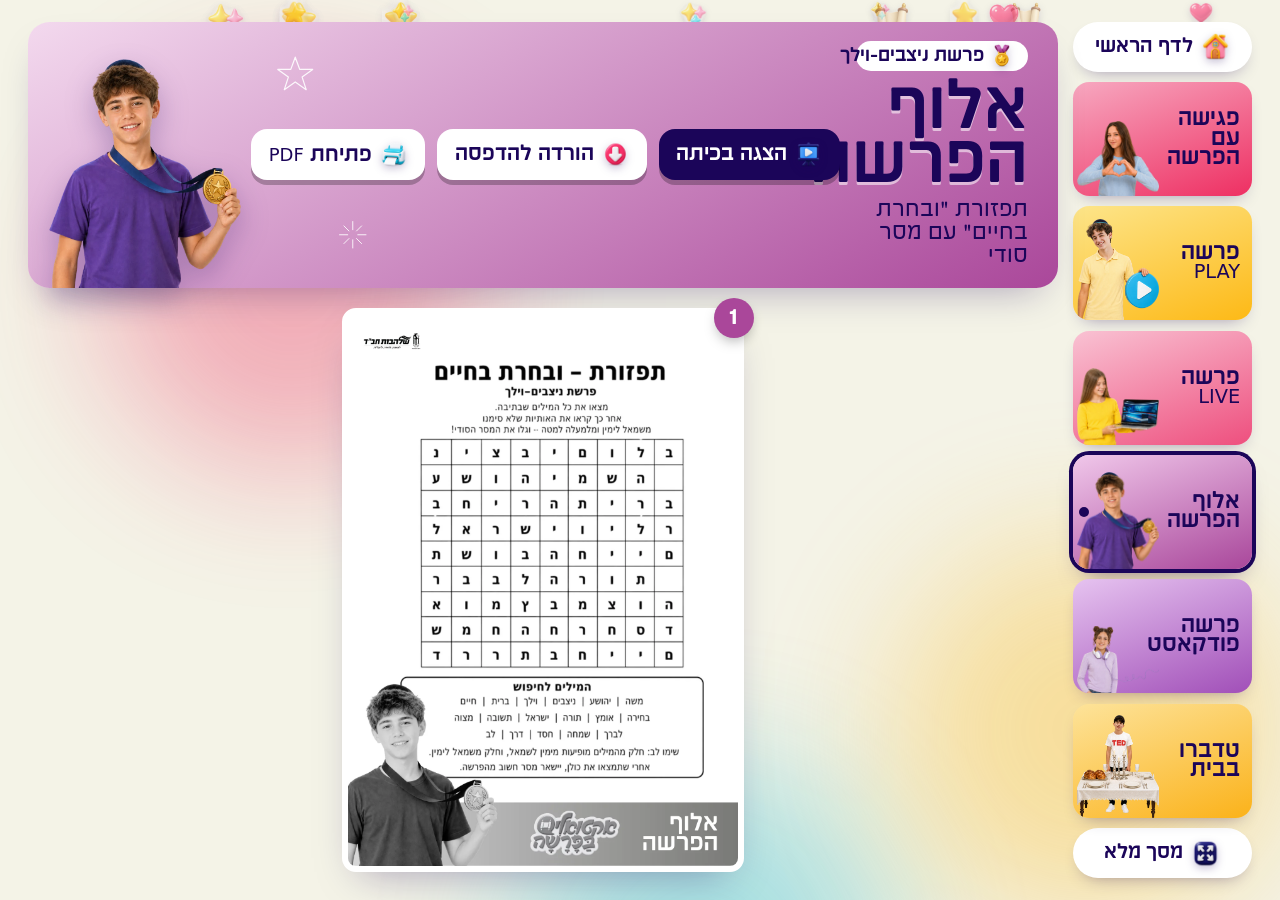
==== commit 84629dc4: "פרשה פודקאסט: כפתור להגדלת רקע האולפן למסך שלם Co-Authored-By: Claude Opus 5.5 <noreply@anthropic.co" ====
--- a/aluf.html
+++ b/aluf.html
@@ -9,10 +9,10 @@
 <meta property="og:image" content="assets/m/hub.webp">
 <link rel="icon" href="assets/img/logo.webp">
 <link rel="preload" href="assets/fonts/FbMatritsa-Medium.otf" as="font" type="font/otf" crossorigin>
-<link rel="stylesheet" href="assets/style.css?v=202610211308">
+<link rel="stylesheet" href="assets/style.css?v=202610211352">
 </head>
 <body data-topic="aluf">
-<script src="assets/data.js?v=202610211308"></script>
-<script src="assets/app.js?v=202610211308"></script>
+<script src="assets/data.js?v=202610211352"></script>
+<script src="assets/app.js?v=202610211352"></script>
 </body>
 </html>
--- a/assets/style.css
+++ b/assets/style.css
@@ -428,10 +428,25 @@
   box-shadow: var(--shadow); container-type: size; display: grid; place-items: center;
 }
 .studio-in {
-  position: relative; flex: none; width: max(100cqw, 150cqh); height: max(100cqh, 66.667cqw);
+  position: absolute; left: 50%; top: 50%; transform: translate(-50%, -50%); width: max(100cqw, 150cqh); height: max(100cqh, 66.667cqw);
   background: center / 100% 100% no-repeat; container-type: size;
 }
-.studio:fullscreen { border-radius: 0; }
+.studio { cursor: zoom-in; }
+.studio:fullscreen, .studio.max { border-radius: 0; cursor: zoom-out; }
+body.studio-max { overflow: hidden; }
+body.studio-max .side-nav, body.studio-max .tp-head, body.studio-max .bg-deco, body.studio-max .blob { visibility: hidden; }
+.studio.max { position: fixed; inset: 0; z-index: 150; height: 100%; width: 100%; aspect-ratio: auto; }
+.studio-fs {
+  position: absolute; bottom: 14px; left: 14px; z-index: 3; display: flex; align-items: center; gap: 8px;
+  border: 0; border-radius: 999px; padding: 8px 18px 8px 10px; font: inherit; font-size: clamp(14px, 2vh, 18px); font-weight: 500;
+  background: rgba(255, 255, 255, .92); color: var(--navy); box-shadow: 0 8px 20px -8px rgba(0, 0, 0, .5); cursor: pointer;
+  transition: transform .2s, opacity .3s;
+}
+.studio-fs .ic { width: 1.8em; height: 1.8em; }
+.studio-fs:hover { transform: scale(1.08); }
+.studio:fullscreen .studio-fs, .studio.max .studio-fs { opacity: 0; }
+.studio:fullscreen:hover .studio-fs, .studio.max:hover .studio-fs { opacity: .85; }
+@media (hover: none) { .studio.max .studio-fs { opacity: .85; } }
 .onair {
   position: absolute; top: 5%; right: 26%; display: flex; align-items: center; gap: .5em;
   padding: .3em .9em; border-radius: .5em; font-size: 2.6cqw; font-weight: 700; color: #fff; letter-spacing: 1px;
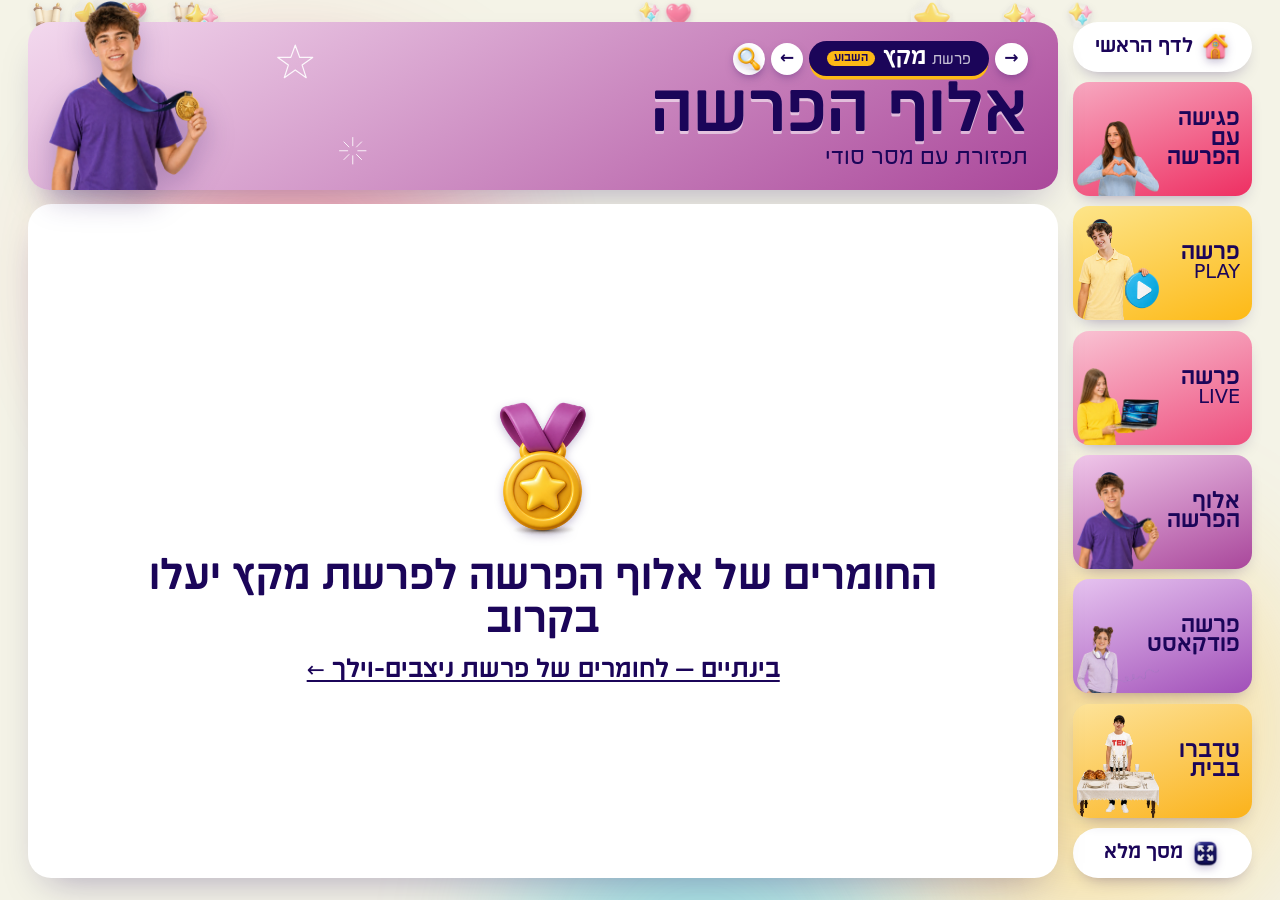
==== commit 482e4fe0: "מעבר בין פרשות: פרשת השבוע מתחלפת לבד ביום ראשון, חיצים, חיפוש ותפריט כל הפרשות; חומרים בתיקייה לכל " ====
--- a/aluf.html
+++ b/aluf.html
@@ -6,13 +6,14 @@
 <title>אלוף הפרשה · אקטואלי בפרשה</title>
 <meta name="description" content="אקטואלי בפרשה — חומרי פרשת השבוע של שלהבות חב&quot;ד: הצגה בכיתה והורדה להדפסה">
 <meta property="og:title" content="אלוף הפרשה · אקטואלי בפרשה">
-<meta property="og:image" content="assets/m/hub.webp">
+<meta property="og:image" content="assets/img/hub.webp">
 <link rel="icon" href="assets/img/logo.webp">
 <link rel="preload" href="assets/fonts/FbMatritsa-Medium.otf" as="font" type="font/otf" crossorigin>
-<link rel="stylesheet" href="assets/style.css?v=202610211352">
+<link rel="stylesheet" href="assets/style.css?v=202610220819">
 </head>
 <body data-topic="aluf">
-<script src="assets/data.js?v=202610211352"></script>
-<script src="assets/app.js?v=202610211352"></script>
+<script src="assets/parashot.js?v=202610220819"></script>
+<script src="assets/data.js?v=202610220819"></script>
+<script src="assets/app.js?v=202610220819"></script>
 </body>
 </html>
--- a/assets/style.css
+++ b/assets/style.css
@@ -197,10 +197,78 @@
 }
 @keyframes logoIn { from { transform: scale(.2) rotate(-14deg); opacity: 0; } }
 @keyframes bob { 50% { transform: translateY(-4%) rotate(-1.2deg) scale(1.02); } }
-.t-logo .parasha {
-  font-size: clamp(18px, 9cqmin, 44px); font-weight: 500; color: var(--navy); line-height: 1;
-  text-shadow: 0 2px 0 rgba(255, 255, 255, .6); animation: pop .7s 1.1s cubic-bezier(.2, 1.8, .4, 1) both;
-}
+/* מעבר בין פרשות: חץ, שם הפרשה, חץ, חיפוש */
+.pbar { display: inline-flex; align-items: center; gap: .3em; font-size: var(--pb, 18px); position: relative; z-index: 4; }
+.t-logo .pbar { --pb: clamp(15px, 7.4cqmin, 34px); }
+.pb-nav, .pb-search {
+  flex: none; width: 1.9em; height: 1.9em; border-radius: 50%; display: grid; place-items: center; border: 0; padding: 0;
+  background: #fff; color: var(--navy); font: inherit; font-size: .85em; font-weight: 700; line-height: 1; cursor: pointer;
+  box-shadow: 0 .25em .6em -.25em rgba(27, 5, 89, .5); transition: transform .2s, background .2s, color .2s;
+}
+.pb-nav:hover { transform: scale(1.15); background: var(--navy); color: #fff; }
+.pb-nav.off { opacity: .3; cursor: default; box-shadow: none; }
+.pb-nav.off:hover { transform: none; background: #fff; color: var(--navy); }
+.pb-search .ic { width: 1.5em; height: 1.5em; }
+.pb-search:hover { transform: scale(1.15) rotate(-10deg); }
+.pb-name {
+  display: inline-flex; align-items: baseline; gap: .3em; border: 0; border-radius: 999px; padding: .25em .9em .3em;
+  background: var(--navy); color: #fff; font: inherit; font-weight: 500; white-space: nowrap; cursor: pointer;
+  box-shadow: 0 .22em 0 -.04em var(--yellow); transition: transform .2s;
+}
+.pb-name:hover { transform: translateY(-2px); }
+.pb-name small { font-size: .62em; opacity: .75; font-weight: 400; }
+.pb-name em { font-style: normal; font-size: .5em; align-self: center; background: var(--yellow); color: var(--navy); border-radius: 999px; padding: .15em .7em; margin-inline-start: .2em; }
+.t-logo .pbar { animation: pop .7s 1.1s cubic-bezier(.2, 1.8, .4, 1) both; }
+.soon-note { margin: 0; font-size: clamp(12px, 4.2cqmin, 18px); color: var(--navy); position: relative; z-index: 4; }
+.soon-link { font-weight: 500; text-decoration: underline; text-underline-offset: 3px; }
+.tile.soon .char { filter: grayscale(.35) drop-shadow(0 10px 14px rgba(27, 5, 89, .22)); }
+.soon-tag {
+  position: absolute; z-index: 4; bottom: 7cqmin; right: 7cqmin; background: rgba(255, 255, 255, .92); color: var(--navy);
+  border-radius: 999px; padding: .2em .8em; font-size: clamp(12px, 6cqmin, 18px); font-weight: 500; box-shadow: 0 6px 14px -8px rgba(27, 5, 89, .5);
+}
+
+/* תפריט כל הפרשות */
+.pmenu {
+  position: fixed; inset: 0; z-index: 300; background: rgba(27, 5, 89, .45); backdrop-filter: blur(6px);
+  display: grid; place-items: center; padding: 16px; animation: fadeIn .25s;
+}
+.pmenu[hidden] { display: none; }
+.pm-box {
+  width: min(560px, 100%); max-height: min(86vh, 760px); display: flex; flex-direction: column; background: var(--cream);
+  border-radius: 28px; box-shadow: 0 30px 80px -20px rgba(27, 5, 89, .6); overflow: hidden; animation: pmIn .45s cubic-bezier(.2, 1.4, .4, 1);
+}
+@keyframes pmIn { from { transform: translateY(40px) scale(.95); opacity: 0; } }
+.pm-head { display: flex; align-items: center; gap: 10px; padding: 14px 16px; background: #fff; box-shadow: 0 6px 16px -12px rgba(27, 5, 89, .5); }
+.pm-head .ic { width: 34px; height: 34px; }
+.pm-head input {
+  flex: 1; min-width: 0; border: 2px solid #e6dcf7; border-radius: 999px; padding: 10px 16px; font: inherit; font-size: 18px; color: var(--navy);
+  background: var(--cream); outline: none;
+}
+.pm-head input:focus { border-color: var(--navy); }
+.pm-close { flex: none; width: 42px; height: 42px; border-radius: 50%; border: 0; background: var(--cream); color: var(--navy); font-size: 18px; font-weight: 700; cursor: pointer; }
+.pm-list { list-style: none; margin: 0; padding: 8px 14px 14px; overflow-y: auto; }
+.pm-book { position: sticky; top: 0; z-index: 1; margin: 6px -14px 4px; padding: 8px 18px 6px; background: var(--cream); font-size: 15px; font-weight: 700; color: var(--purple); }
+.pm-item {
+  display: flex; align-items: center; gap: 10px; padding: 10px 14px; border-radius: 14px; font-size: 19px; color: var(--navy);
+  transition: background .15s, transform .15s;
+}
+.pm-item:hover { background: #fff; transform: translateX(-4px); }
+.pm-item.sel { background: var(--navy); color: #fff; }
+.pm-name { font-weight: 500; }
+.pm-item em { font-style: normal; font-size: 13px; background: var(--yellow); color: var(--navy); border-radius: 999px; padding: 2px 10px; }
+.pm-has { width: 10px; height: 10px; border-radius: 50%; background: #22c55e; display: inline-block; box-shadow: 0 0 0 3px rgba(34, 197, 94, .2); }
+.pm-date { margin-inline-start: auto; font-size: 14px; opacity: .6; }
+.pm-empty { margin: 0; padding: 20px; text-align: center; opacity: .7; }
+.pm-legend { margin: 0; padding: 8px 18px 12px; font-size: 13px; opacity: .7; display: flex; align-items: center; gap: 8px; border-top: 1px solid #e6dcf7; }
+
+/* דף נושא בלי חומרים */
+.soon-box {
+  height: 100%; display: flex; flex-direction: column; align-items: center; justify-content: center; gap: 14px; text-align: center;
+  background: #fff; border-radius: clamp(18px, 2.6vmin, 32px); box-shadow: var(--shadow); padding: 24px;
+}
+.soon-box .soon-ic { width: clamp(80px, 16vh, 160px); height: auto; animation: iconFloat 4s ease-in-out infinite; }
+.soon-box h2 { margin: 0; font-weight: 500; font-size: clamp(22px, 4vh, 40px); max-width: 22em; }
+.soon-box .soon-link { font-size: clamp(16px, 2.4vh, 22px); color: var(--navy); }
 @keyframes pop { from { transform: scale(0); opacity: 0; } }
 .t-logo .corner { position: absolute; width: 9cqmin; height: 9cqmin; border: 3px solid #fff; opacity: .8; z-index: 1; }
 .t-logo .corner.a { top: 6cqmin; right: 6cqmin; border-width: 3px 3px 0 0; border-radius: 0 10px 0 0; }
@@ -264,6 +332,7 @@
 @keyframes slideDown { from { transform: translateY(-50px); opacity: 0; } }
 .tp-head .doodle { z-index: 0; }
 .tp-info { position: relative; z-index: 1; min-width: 0; }
+.tp-head .pbar { --pb: clamp(14px, 2.3vh, 20px); }
 .tp-head .eyebrow {
   display: inline-flex; align-items: center; gap: 6px; background: #fff; border-radius: 999px; padding: 3px 14px 3px 8px; white-space: nowrap;
   font-size: clamp(13px, 1.8vh, 16px); font-weight: 500;
@@ -513,7 +582,7 @@
   body.home, body.topic { height: auto; overflow: visible; }
   .bento { position: relative; inset: auto; padding: 14px; grid-template-columns: 1fr 1fr; grid-template-rows: none; grid-auto-rows: 210px; }
   .bento .tile { grid-column: auto; grid-row: auto; }
-  .bento .t-logo { grid-column: 1 / -1; order: -1; height: 200px; }
+  .bento .t-logo { grid-column: 1 / -1; order: -1; height: 240px; }
 
   .tp { position: relative; inset: auto; padding: 0 12px 24px; display: block; }
   .side-nav {
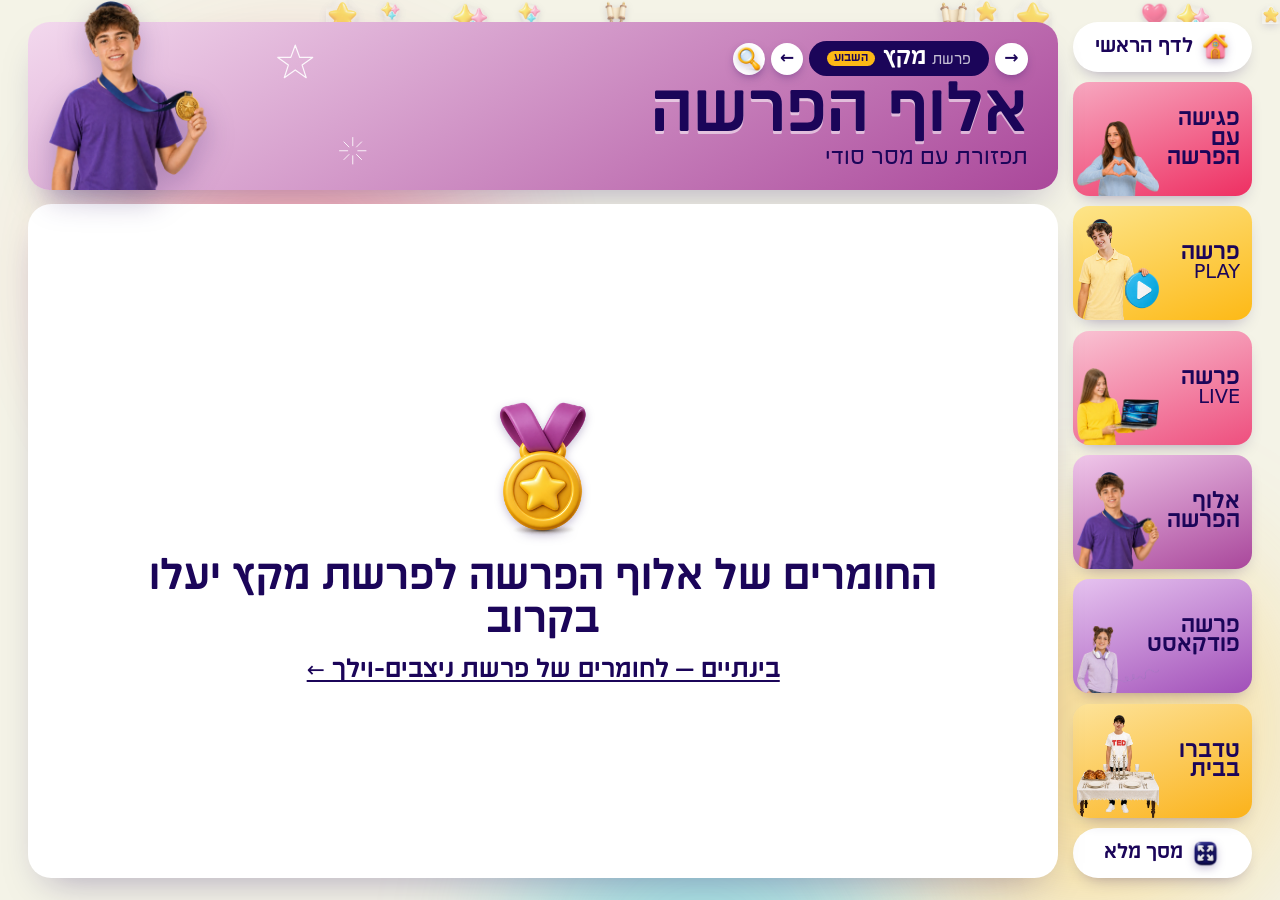
==== commit dde912d8: "הסרת הצל הצהוב מכפתור שם הפרשה Co-Authored-By: Claude Opus 5.5 <noreply@anthropic.com>" ====
--- a/aluf.html
+++ b/aluf.html
@@ -9,11 +9,11 @@
 <meta property="og:image" content="assets/img/hub.webp">
 <link rel="icon" href="assets/img/logo.webp">
 <link rel="preload" href="assets/fonts/FbMatritsa-Medium.otf" as="font" type="font/otf" crossorigin>
-<link rel="stylesheet" href="assets/style.css?v=202610220819">
+<link rel="stylesheet" href="assets/style.css?v=202610220826">
 </head>
 <body data-topic="aluf">
-<script src="assets/parashot.js?v=202610220819"></script>
-<script src="assets/data.js?v=202610220819"></script>
-<script src="assets/app.js?v=202610220819"></script>
+<script src="assets/parashot.js?v=202610220826"></script>
+<script src="assets/data.js?v=202610220826"></script>
+<script src="assets/app.js?v=202610220826"></script>
 </body>
 </html>
--- a/assets/style.css
+++ b/assets/style.css
@@ -213,7 +213,7 @@
 .pb-name {
   display: inline-flex; align-items: baseline; gap: .3em; border: 0; border-radius: 999px; padding: .25em .9em .3em;
   background: var(--navy); color: #fff; font: inherit; font-weight: 500; white-space: nowrap; cursor: pointer;
-  box-shadow: 0 .22em 0 -.04em var(--yellow); transition: transform .2s;
+  transition: transform .2s;
 }
 .pb-name:hover { transform: translateY(-2px); }
 .pb-name small { font-size: .62em; opacity: .75; font-weight: 400; }
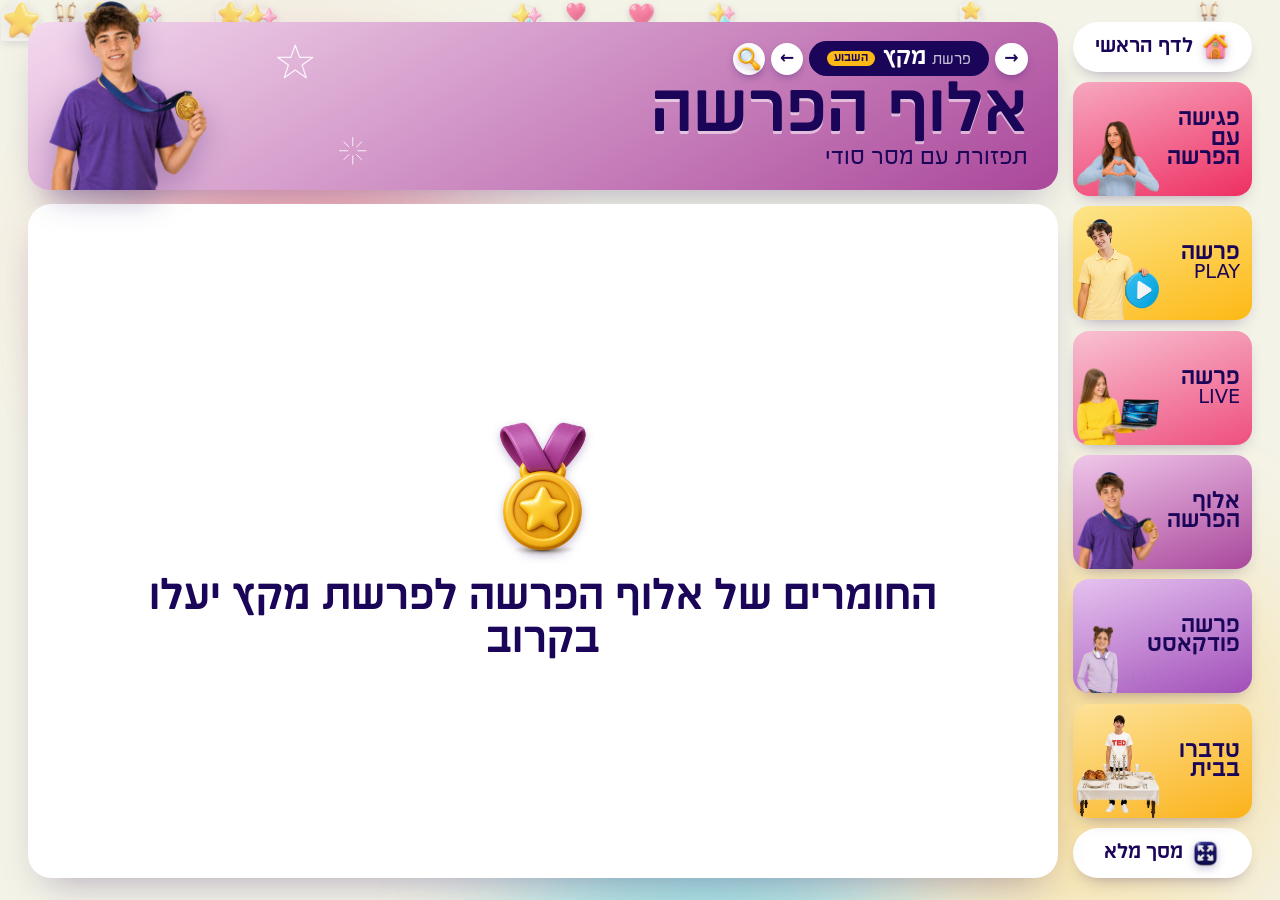
==== commit 47406dfa: "חומרים בקובץ materials.json לכל פרשה, טעינה טרייה של העיצוב והקוד, הוראות לצ'אט, והסרת הקישור לניצבי" ====
--- a/aluf.html
+++ b/aluf.html
@@ -9,11 +9,16 @@
 <meta property="og:image" content="assets/img/hub.webp">
 <link rel="icon" href="assets/img/logo.webp">
 <link rel="preload" href="assets/fonts/FbMatritsa-Medium.otf" as="font" type="font/otf" crossorigin>
-<link rel="stylesheet" href="assets/style.css?v=202610220826">
+<script>
+  /* העיצוב והקוד נטענים עם מספר שמשתנה כל דקה — כך עדכון באתר מופיע מיד, גם אם הדף עצמו שמור בדפדפן */
+  document.write('<link rel="stylesheet" href="assets/style.css?v=' + Math.floor(Date.now() / 60000) + '">');
+</script>
 </head>
 <body data-topic="aluf">
-<script src="assets/parashot.js?v=202610220826"></script>
-<script src="assets/data.js?v=202610220826"></script>
-<script src="assets/app.js?v=202610220826"></script>
+<script>
+  ["parashot", "data", "app"].forEach(function (f) {
+    document.write('<script src="assets/' + f + '.js?v=' + Math.floor(Date.now() / 60000) + '"><\/script>');
+  });
+</script>
 </body>
 </html>
--- a/assets/style.css
+++ b/assets/style.css
@@ -220,7 +220,6 @@
 .pb-name em { font-style: normal; font-size: .5em; align-self: center; background: var(--yellow); color: var(--navy); border-radius: 999px; padding: .15em .7em; margin-inline-start: .2em; }
 .t-logo .pbar { animation: pop .7s 1.1s cubic-bezier(.2, 1.8, .4, 1) both; }
 .soon-note { margin: 0; font-size: clamp(12px, 4.2cqmin, 18px); color: var(--navy); position: relative; z-index: 4; }
-.soon-link { font-weight: 500; text-decoration: underline; text-underline-offset: 3px; }
 .tile.soon .char { filter: grayscale(.35) drop-shadow(0 10px 14px rgba(27, 5, 89, .22)); }
 .soon-tag {
   position: absolute; z-index: 4; bottom: 7cqmin; right: 7cqmin; background: rgba(255, 255, 255, .92); color: var(--navy);
@@ -268,7 +267,6 @@
 }
 .soon-box .soon-ic { width: clamp(80px, 16vh, 160px); height: auto; animation: iconFloat 4s ease-in-out infinite; }
 .soon-box h2 { margin: 0; font-weight: 500; font-size: clamp(22px, 4vh, 40px); max-width: 22em; }
-.soon-box .soon-link { font-size: clamp(16px, 2.4vh, 22px); color: var(--navy); }
 @keyframes pop { from { transform: scale(0); opacity: 0; } }
 .t-logo .corner { position: absolute; width: 9cqmin; height: 9cqmin; border: 3px solid #fff; opacity: .8; z-index: 1; }
 .t-logo .corner.a { top: 6cqmin; right: 6cqmin; border-width: 3px 3px 0 0; border-radius: 0 10px 0 0; }
